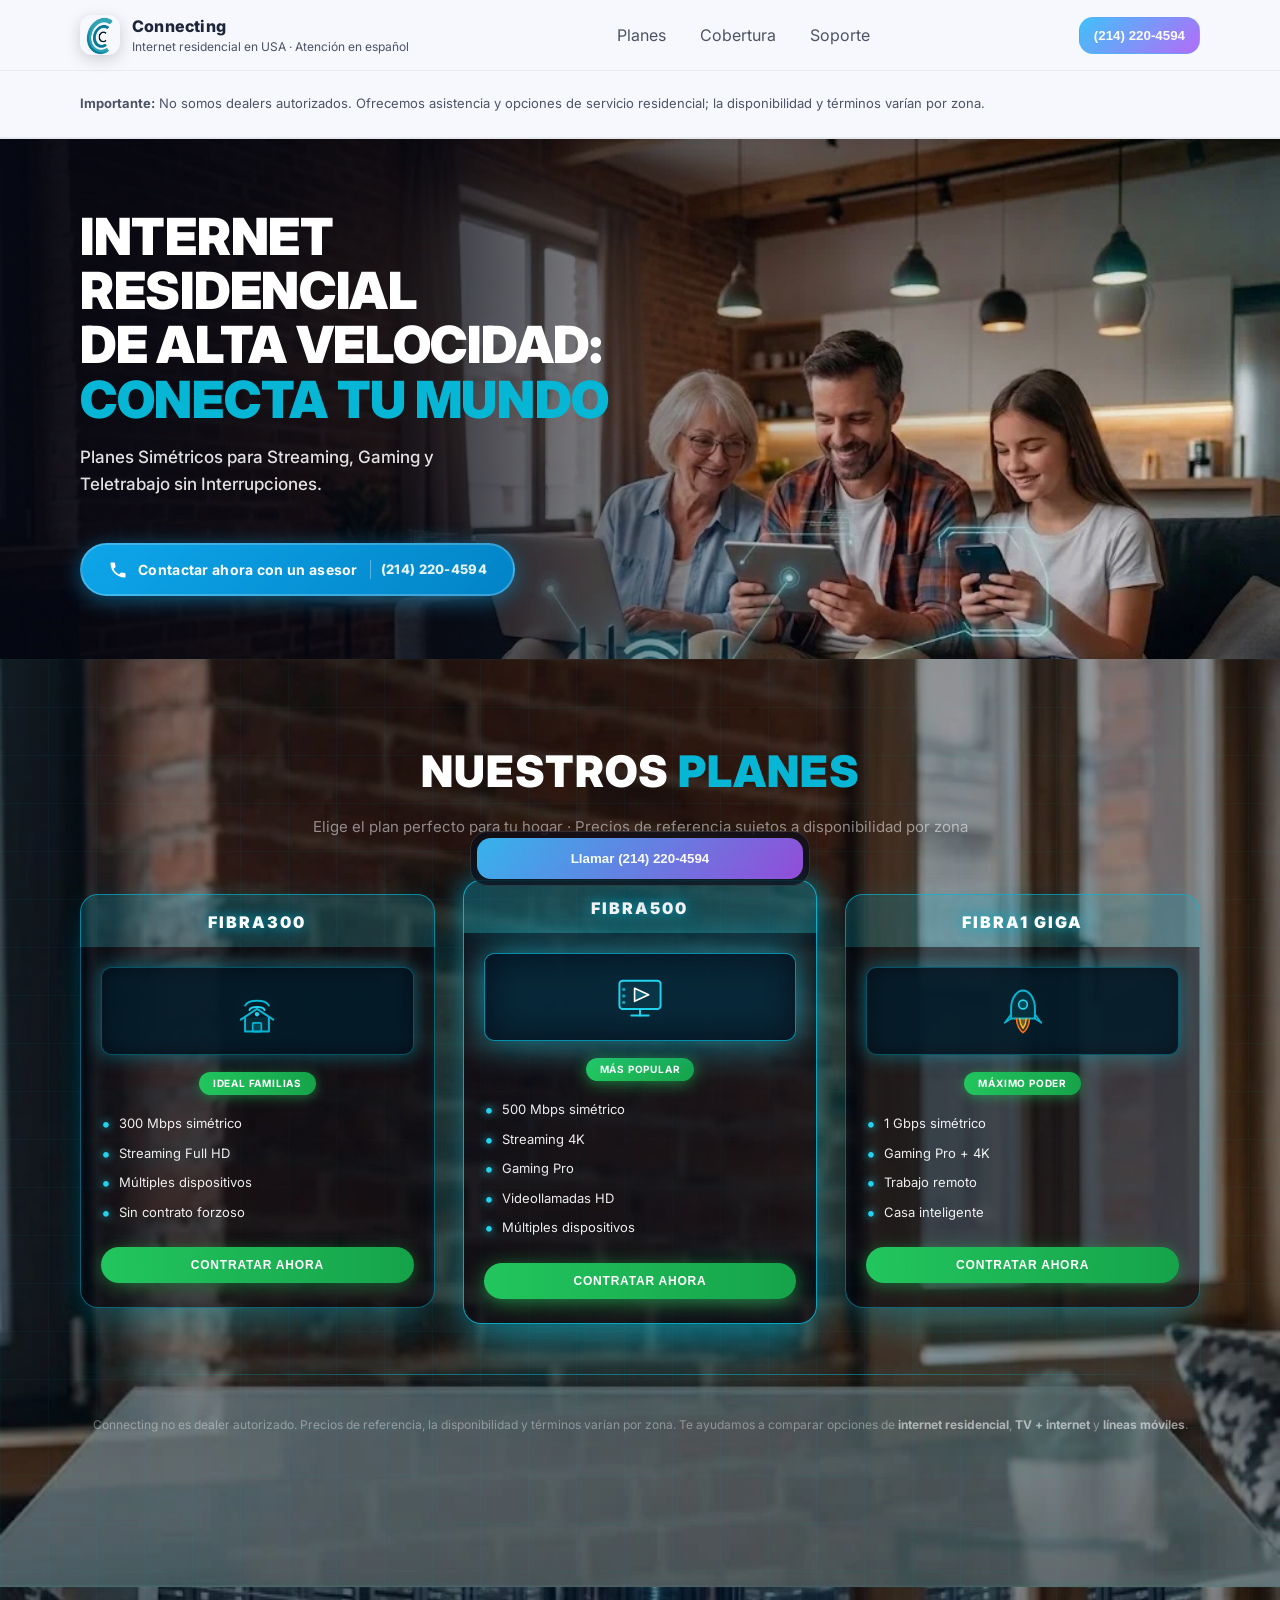
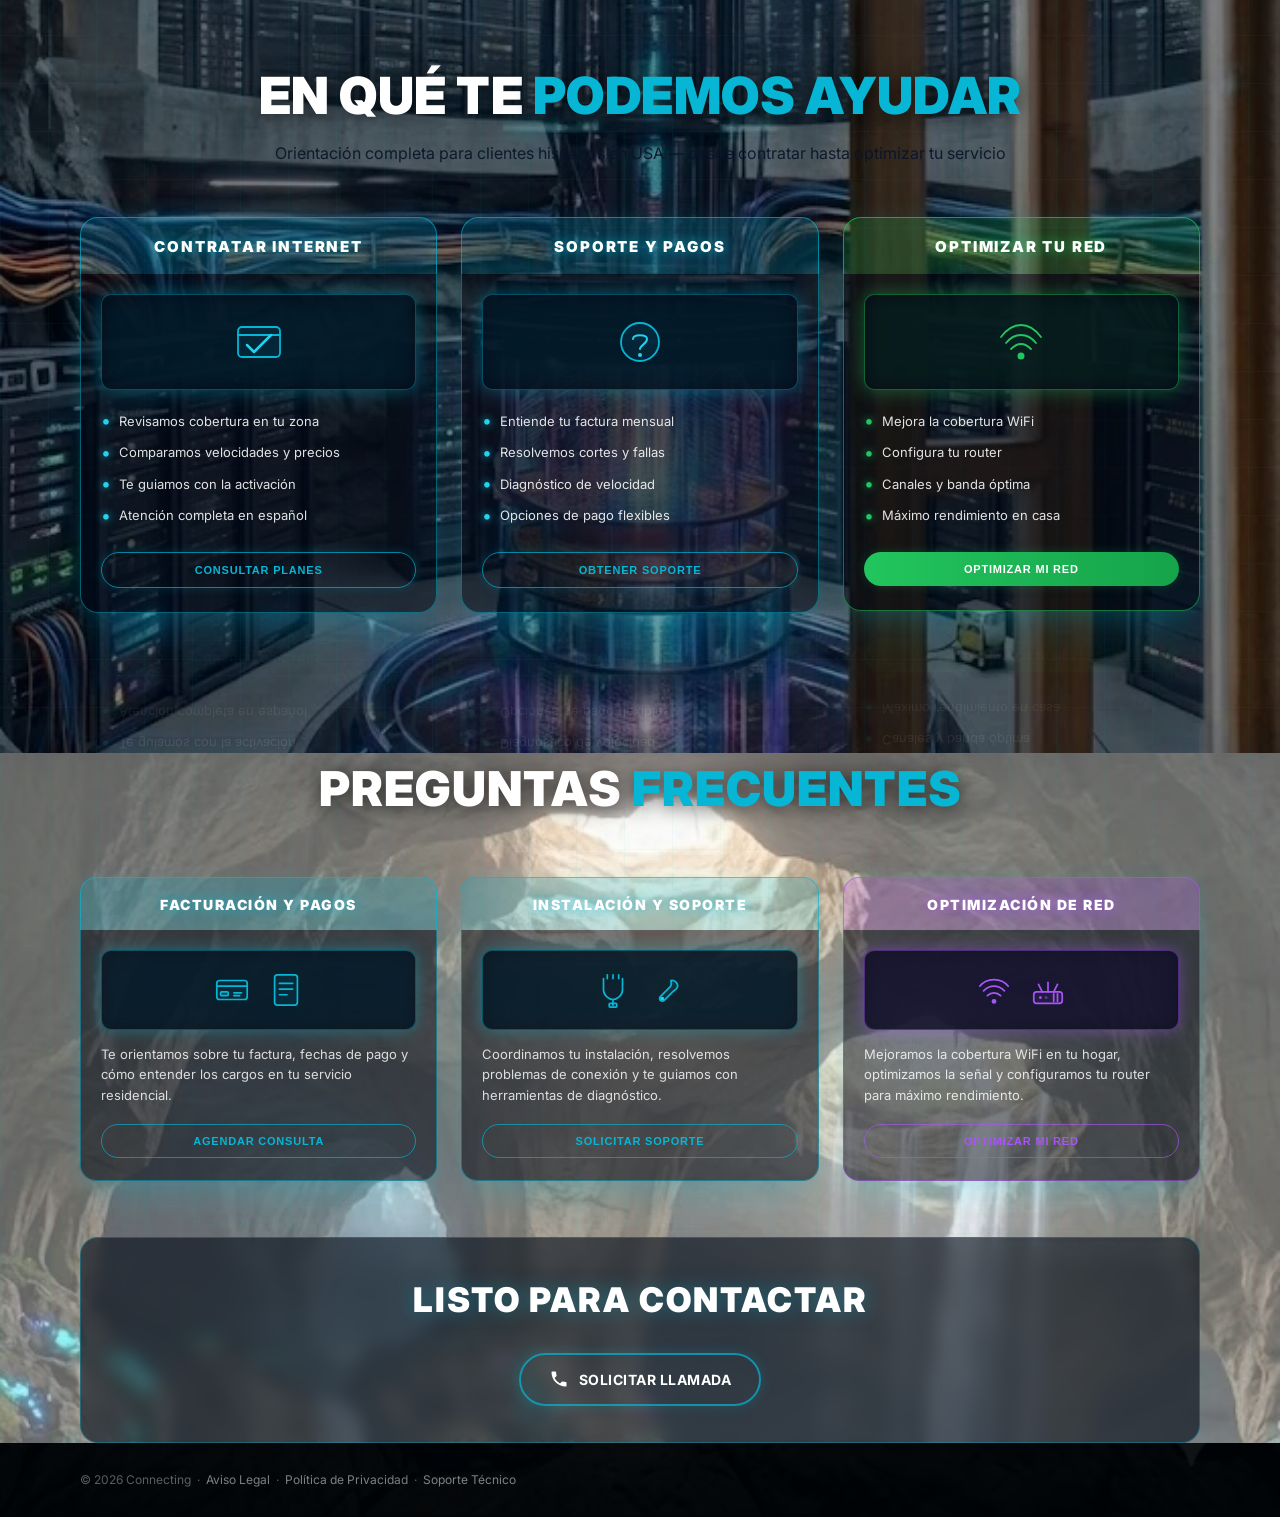
==== index.html @ 1e72c427 "Google Ads compliance: privacidad, robots, sitemap, rendimiento" ====
<!doctype html>
<html lang="es">
  <head>
    <meta charset="UTF-8" />
    <meta name="viewport" content="width=device-width, initial-scale=1" />
    <meta name="theme-color" content="#0b1220" />

    <title>Connecting | Internet residencial en Estados Unidos (Planes y ayuda en español)</title>
    <meta
      name="description"
      content="Connecting: opciones de internet residencial y servicio en español para clientes en USA. Planes de 300 Mbps fibra e internet inalámbrico 90–300 Mbps. Ayuda para contratar, pagar y soporte."
    />

    <link rel="canonical" href="./" />

    <meta property="og:type" content="website" />
    <meta property="og:title" content="Connecting | Internet residencial en USA" />
    <meta
      property="og:description"
      content="Planes de internet residencial (fibra 300 Mbps e inalámbrico 90–300 Mbps). Ayuda en español para contratar, pagar y soporte."
    />
    <meta property="og:locale" content="es_US" />

    <meta name="twitter:card" content="summary" />
    <meta name="twitter:title" content="Connecting | Internet residencial en USA" />
    <meta
      name="twitter:description"
      content="Planes de internet residencial en Estados Unidos. Atención en español." />

    <link rel="preconnect" href="https://fonts.googleapis.com" />
    <link rel="preconnect" href="https://fonts.gstatic.com" crossorigin />
    <link
      href="https://fonts.googleapis.com/css2?family=Inter:wght@400;500;600;700&display=swap&font-display=swap"
      rel="stylesheet"
    />

    <meta property="og:image" content="./images/familia_conectada.webp" />
    <meta name="twitter:image" content="./images/familia_conectada.webp" />

    <link rel="stylesheet" href="./styles.css" />


    <script type="application/ld+json">
      {
        "@context": "https://schema.org",
        "@type": "LocalBusiness",
        "name": "Connecting",
        "areaServed": "US",
        "url": "./",
        "inLanguage": "es",
        "description": "Opciones de internet residencial y servicio en español para clientes en Estados Unidos. Ayuda para contratar, pagar y soporte.",
        "serviceType": [
          "Internet residencial",
          "Internet por fibra",
          "Internet inalámbrico residencial",
          "TV + Internet",
          "Líneas móviles familiares"
        ]
      }   
    </script>
  </head>

  <body>
    <a class="skip-link" href="#contenido">Saltar al contenido</a>

    <header class="site-header-dark">
      <div class="container px-4">
        <div class="header-row">
          <a href="#contenido" class="brand" aria-label="Connecting — inicio">
            <div class="header-logo">
              <img src="./images/Connecting (2).png" alt="Connecting" width="40" height="40">
            </div>
            <div>
              <div class="brand-name">Connecting</div>
              <div class="brand-tagline">Internet residencial en USA · Atención en español</div>
            </div>
          </a>

          <nav class="nav" aria-label="Navegación principal">
            <a href="#planes">Planes</a>
            <a href="#beneficios">Cobertura</a>
            <a href="#preguntas">Soporte</a>
          </nav>

          <div class="header-cta">
            <button class="btn btn-primary" data-action="call" type="button">(214) 220-4594</button>
          </div>
        </div>
      </div>

      <div class="notice">
        <div class="container px-4">
          <p class="notice-inner" role="note">
            <strong>Importante:</strong>
            No somos dealers autorizados. Ofrecemos asistencia y opciones de servicio residencial; la disponibilidad y términos varían por zona.
          </p>
        </div>
      </div>
    </header>

    <main id="contenido">
      <!-- Hero full-width con imagen de fondo -->
      <section class="hero-fullwidth" aria-label="Sección principal">
        <div class="hero-wm-cover" aria-hidden="true"></div>
        <div class="container px-4 relative z-10">
          <div class="hero-text-block">
            <h1 class="hero-title">
              INTERNET RESIDENCIAL<br>
              DE ALTA VELOCIDAD:<br>
              <span class="hero-accent">CONECTA TU MUNDO</span>
            </h1>
            <p class="hero-sub">
              Planes Simétricos para Streaming, Gaming y<br>
              Teletrabajo sin Interrupciones.
            </p>
            <a href="tel:+12142204594" class="btn-contact-hero">
              <svg xmlns="http://www.w3.org/2000/svg" viewBox="0 0 24 24" fill="currentColor" width="20" height="20" aria-hidden="true"><path d="M6.62 10.79a15.05 15.05 0 006.59 6.59l2.2-2.2a1 1 0 011.01-.24c1.12.37 2.33.57 3.58.57a1 1 0 011 1V20a1 1 0 01-1 1C10.61 21 3 13.39 3 4a1 1 0 011-1h3.5a1 1 0 011 1c0 1.25.2 2.46.57 3.58a1 1 0 01-.25 1.01l-2.2 2.2z"/></svg>
              <span>Contactar ahora con un asesor</span>
              <span class="btn-contact-num">(214) 220-4594</span>
            </a>
          </div>
        </div>
      </section>

      <section id="planes" class="planes-section">
        <div class="planes-bg" aria-hidden="true"></div>
        <div class="container px-4 relative z-10">

          <div class="planes-head">
            <h2>Nuestros <span>Planes</span></h2>
            <p>Elige el plan perfecto para tu hogar · Precios de referencia sujetos a disponibilidad por zona</p>
          </div>

          <div class="planes-grid">

            <!-- Plan 1 -->
            <article class="plan-card">
              <div class="plan-card-header">
                <h3 class="plan-name">Fibra<span>300</span></h3>
              </div>
              <div class="plan-card-body">
                <div class="plan-icon" aria-hidden="true">
                  <svg viewBox="0 0 48 48" fill="none" stroke="#06b6d4" stroke-width="1.8" stroke-linecap="round" stroke-linejoin="round" xmlns="http://www.w3.org/2000/svg">
                    <!-- WiFi arcs -->
                    <path d="M13 19 C16 13 32 13 35 19" stroke="#06b6d4" stroke-width="1.8"/>
                    <path d="M17 23 C19 19.5 29 19.5 31 23" stroke="#22d3ee" stroke-width="1.8"/>
                    <circle cx="24" cy="27" r="2" fill="#22d3ee" stroke="none"/>
                    <!-- House -->
                    <path d="M9 32 L24 22 L39 32" stroke="#06b6d4" stroke-width="1.8"/>
                    <path d="M13 30 L13 43 L35 43 L35 30" fill="rgba(6,182,212,0.10)" stroke="#06b6d4" stroke-width="1.8"/>
                    <!-- Door -->
                    <rect x="20" y="35" width="8" height="8" rx="1" fill="rgba(6,182,212,0.20)" stroke="#06b6d4" stroke-width="1.5"/>
                  </svg>
                </div>
                <div class="plan-badge">IDEAL FAMILIAS</div>
                <ul class="plan-features">
                  <li>300 Mbps simétrico</li>
                  <li>Streaming Full HD</li>
                  <li>Múltiples dispositivos</li>
                  <li>Sin contrato forzoso</li>
                </ul>
                <button class="plan-btn" data-action="call" type="button">CONTRATAR AHORA</button>
              </div>
            </article>

            <!-- Plan 2 - Destacado -->
            <article class="plan-card plan-featured">
              <div class="plan-card-header plan-card-header-featured">
                <h3 class="plan-name">Fibra<span>500</span></h3>
              </div>
              <div class="plan-card-body">
                <div class="plan-icon plan-icon-featured" aria-hidden="true">
                  <svg viewBox="0 0 48 48" fill="none" stroke="#22d3ee" stroke-width="1.8" stroke-linecap="round" stroke-linejoin="round" xmlns="http://www.w3.org/2000/svg">
                    <!-- Monitor -->
                    <rect x="5" y="9" width="38" height="26" rx="3" fill="rgba(34,211,238,0.08)" stroke="#22d3ee" stroke-width="1.8"/>
                    <!-- Play button -->
                    <path d="M19 16 L32 22 L19 28 Z" fill="rgba(34,211,238,0.25)" stroke="#fff" stroke-width="1.5" stroke-linejoin="round"/>
                    <!-- Stand -->
                    <line x1="24" y1="35" x2="24" y2="41"/>
                    <line x1="16" y1="41" x2="32" y2="41"/>
                    <!-- Signal dots -->
                    <circle cx="9" cy="17" r="1.5" fill="#22d3ee" stroke="none" opacity="0.7"/>
                    <circle cx="9" cy="23" r="1.5" fill="#22d3ee" stroke="none" opacity="0.7"/>
                    <circle cx="9" cy="29" r="1.5" fill="#22d3ee" stroke="none" opacity="0.7"/>
                  </svg>
                </div>
                <div class="plan-badge plan-badge-featured">MÁS POPULAR</div>
                <ul class="plan-features">
                  <li>500 Mbps simétrico</li>
                  <li>Streaming 4K</li>
                  <li>Gaming Pro</li>
                  <li>Videollamadas HD</li>
                  <li>Múltiples dispositivos</li>
                </ul>
                <button class="plan-btn plan-btn-featured" data-action="call" type="button">CONTRATAR AHORA</button>
              </div>
            </article>

            <!-- Plan 3 -->
            <article class="plan-card">
              <div class="plan-card-header">
                <h3 class="plan-name">Fibra<span>1 Giga</span></h3>
              </div>
              <div class="plan-card-body">
                <div class="plan-icon" aria-hidden="true">
                  <svg viewBox="0 0 48 48" fill="none" stroke="#06b6d4" stroke-width="1.8" stroke-linecap="round" stroke-linejoin="round" xmlns="http://www.w3.org/2000/svg">
                    <!-- Rocket body -->
                    <path d="M24 5 C29 5 35 11 35 22 L35 31 L13 31 L13 22 C13 11 19 5 24 5Z" fill="rgba(6,182,212,0.10)" stroke="#06b6d4" stroke-width="1.8"/>
                    <!-- Porthole -->
                    <circle cx="24" cy="18" r="4" fill="rgba(6,182,212,0.20)" stroke="#22d3ee" stroke-width="1.5"/>
                    <!-- Fins -->
                    <path d="M13 27 L7 35 L13 31" fill="rgba(6,182,212,0.15)" stroke="#06b6d4" stroke-width="1.5"/>
                    <path d="M35 27 L41 35 L35 31" fill="rgba(6,182,212,0.15)" stroke="#06b6d4" stroke-width="1.5"/>
                    <!-- Flame -->
                    <path d="M18 31 C18 37 21 42 24 44 C27 42 30 37 30 31" fill="rgba(251,146,60,0.22)" stroke="#f97316" stroke-width="1.5"/>
                    <path d="M21 31 C21 35 22.5 38 24 40 C25.5 38 27 35 27 31" fill="rgba(251,191,36,0.28)" stroke="#fbbf24" stroke-width="1.2"/>
                  </svg>
                </div>
                <div class="plan-badge">MÁXIMO PODER</div>
                <ul class="plan-features">
                  <li>1 Gbps simétrico</li>
                  <li>Gaming Pro + 4K</li>
                  <li>Trabajo remoto</li>
                  <li>Casa inteligente</li>
                </ul>
                <button class="plan-btn" data-action="call" type="button">CONTRATAR AHORA</button>
              </div>
            </article>

          </div>

          <p class="planes-legal">
            Connecting no es dealer autorizado. Precios de referencia, la disponibilidad y términos varían por zona.
            Te ayudamos a comparar opciones de <strong>internet residencial</strong>, <strong>TV + internet</strong> y <strong>líneas móviles</strong>.
          </p>
        </div>
      </section>

      <section id="beneficios" class="garantias-section">
        <div class="garantias-bg" aria-hidden="true"></div>
        <div class="container px-4 relative z-10">

          <div class="garantias-head">
            <h2>EN QUÉ TE <span>PODEMOS AYUDAR</span></h2>
            <p>Orientación completa para clientes hispanos en USA — desde contratar hasta optimizar tu servicio</p>
          </div>

          <div class="garantias-grid">

            <article class="gtcard">
              <div class="gtcard-header"><span>CONTRATAR INTERNET</span></div>
              <div class="gtcard-body">
                <div class="gtcard-icon" aria-hidden="true">
                  <svg viewBox="0 0 54 54" fill="none" stroke="#06b6d4" stroke-width="1.8" stroke-linecap="round" stroke-linejoin="round">
                    <rect x="6" y="12" width="42" height="30" rx="4" fill="rgba(6,182,212,0.08)"/>
                    <line x1="6" y1="20" x2="48" y2="20"/>
                    <path d="M15 30 L22 37 L39 20" stroke="#22d3ee" stroke-width="2.5"/>
                  </svg>
                </div>
                <ul class="gtcard-list">
                  <li>Revisamos cobertura en tu zona</li>
                  <li>Comparamos velocidades y precios</li>
                  <li>Te guiamos con la activación</li>
                  <li>Atención completa en español</li>
                </ul>
                <button class="gtcard-btn" data-action="call" type="button">CONSULTAR PLANES</button>
              </div>
            </article>

            <article class="gtcard">
              <div class="gtcard-header"><span>SOPORTE Y PAGOS</span></div>
              <div class="gtcard-body">
                <div class="gtcard-icon" aria-hidden="true">
                  <svg viewBox="0 0 54 54" fill="none" stroke="#06b6d4" stroke-width="1.8" stroke-linecap="round" stroke-linejoin="round">
                    <circle cx="27" cy="27" r="19" fill="rgba(6,182,212,0.08)"/>
                    <path d="M20 24 C20 19 34 19 34 24 C34 29 27 30 27 34" stroke="#22d3ee" stroke-width="2"/>
                    <circle cx="27" cy="40" r="2" fill="#22d3ee" stroke="none"/>
                  </svg>
                </div>
                <ul class="gtcard-list">
                  <li>Entiende tu factura mensual</li>
                  <li>Resolvemos cortes y fallas</li>
                  <li>Diagnóstico de velocidad</li>
                  <li>Opciones de pago flexibles</li>
                </ul>
                <button class="gtcard-btn" data-action="call" type="button">OBTENER SOPORTE</button>
              </div>
            </article>

            <article class="gtcard gtcard-green">
              <div class="gtcard-header gtcard-header-green"><span>OPTIMIZAR TU RED</span></div>
              <div class="gtcard-body">
                <div class="gtcard-icon gtcard-icon-green" aria-hidden="true">
                  <svg viewBox="0 0 54 54" fill="none" stroke="#22c55e" stroke-width="1.8" stroke-linecap="round" stroke-linejoin="round">
                    <path d="M7 22 C13 14 20 10 27 10 C34 10 41 14 47 22"/>
                    <path d="M12 28 C16 23 21 20 27 20 C33 20 38 23 42 28"/>
                    <path d="M17 34 C20 31 23 29 27 29 C31 29 34 31 37 34"/>
                    <circle cx="27" cy="41" r="3.5" fill="#22c55e" stroke="none"/>
                  </svg>
                </div>
                <ul class="gtcard-list">
                  <li>Mejora la cobertura WiFi</li>
                  <li>Configura tu router</li>
                  <li>Canales y banda óptima</li>
                  <li>Máximo rendimiento en casa</li>
                </ul>
                <button class="gtcard-btn gtcard-btn-green" data-action="call" type="button">OPTIMIZAR MI RED</button>
              </div>
            </article>

          </div>
        </div>
      </section>

      <section id="preguntas" class="faq-section">
        <div class="faq-bg" aria-hidden="true"></div>
        <div class="container px-4 relative z-10">

          <div class="faq-head">
            <h2>PREGUNTAS <span>FRECUENTES</span></h2>
          </div>

          <div class="faq-cards-grid">

            <article class="faqcard">
              <div class="faqcard-header"><span>FACTURACIÓN Y PAGOS</span></div>
              <div class="faqcard-body">
                <div class="faqcard-icons" aria-hidden="true">
                  <svg viewBox="0 0 40 40" fill="none" stroke="#06b6d4" stroke-width="1.8" stroke-linecap="round" stroke-linejoin="round">
                    <rect x="4" y="10" width="32" height="20" rx="3" fill="rgba(6,182,212,0.08)"/>
                    <line x1="4" y1="16" x2="36" y2="16"/>
                    <rect x="8" y="22" width="8" height="4" rx="1" fill="rgba(6,182,212,0.20)"/>
                    <line x1="22" y1="23" x2="30" y2="23"/><line x1="22" y1="26" x2="28" y2="26"/>
                  </svg>
                  <svg viewBox="0 0 40 40" fill="none" stroke="#06b6d4" stroke-width="1.8" stroke-linecap="round" stroke-linejoin="round">
                    <rect x="8" y="4" width="24" height="32" rx="3" fill="rgba(6,182,212,0.08)"/>
                    <line x1="13" y1="13" x2="27" y2="13"/>
                    <line x1="13" y1="19" x2="27" y2="19"/>
                    <line x1="13" y1="25" x2="21" y2="25"/>
                  </svg>
                </div>
                <p class="faqcard-text">Te orientamos sobre tu factura, fechas de pago y cómo entender los cargos en tu servicio residencial.</p>
                <button class="faqcard-btn" data-action="call" type="button">AGENDAR CONSULTA</button>
              </div>
            </article>

            <article class="faqcard">
              <div class="faqcard-header"><span>INSTALACIÓN Y SOPORTE</span></div>
              <div class="faqcard-body">
                <div class="faqcard-icons" aria-hidden="true">
                  <svg viewBox="0 0 40 40" fill="none" stroke="#06b6d4" stroke-width="1.8" stroke-linecap="round" stroke-linejoin="round">
                    <path d="M10 8 L10 20 C10 26 16 30 20 30 C24 30 30 26 30 20 L30 8"/>
                    <line x1="14" y1="8" x2="14" y2="4"/><line x1="20" y1="8" x2="20" y2="4"/><line x1="26" y1="8" x2="26" y2="4"/>
                    <line x1="20" y1="30" x2="20" y2="36"/>
                    <rect x="16" y="34" width="8" height="4" rx="1" fill="rgba(6,182,212,0.15)"/>
                  </svg>
                  <svg viewBox="0 0 40 40" fill="none" stroke="#06b6d4" stroke-width="1.8" stroke-linecap="round" stroke-linejoin="round">
                    <path d="M24 10 C28 9 32 13 31 17 C30 19 29 20 27 21 L17 31 C16 32 14 32 13 31 C12 30 12 28 13 27 L23 17 C25 15 25 13 24 10Z" fill="rgba(6,182,212,0.10)"/>
                    <circle cx="15" cy="29" r="2" fill="#22d3ee" stroke="none"/>
                  </svg>
                </div>
                <p class="faqcard-text">Coordinamos tu instalación, resolvemos problemas de conexión y te guiamos con herramientas de diagnóstico.</p>
                <button class="faqcard-btn" data-action="call" type="button">SOLICITAR SOPORTE</button>
              </div>
            </article>

            <article class="faqcard faqcard-purple">
              <div class="faqcard-header faqcard-header-purple"><span>OPTIMIZACIÓN DE RED</span></div>
              <div class="faqcard-body">
                <div class="faqcard-icons faqcard-icons-purple" aria-hidden="true">
                  <svg viewBox="0 0 40 40" fill="none" stroke="#a855f7" stroke-width="1.8" stroke-linecap="round" stroke-linejoin="round">
                    <path d="M5 16 C9 11 14 9 20 9 C26 9 31 11 35 16"/>
                    <path d="M9 21 C12 18 16 16 20 16 C24 16 28 18 31 21"/>
                    <path d="M13 26 C15 24 17 23 20 23 C23 23 25 24 27 26"/>
                    <circle cx="20" cy="32" r="2.5" fill="#a855f7" stroke="none"/>
                  </svg>
                  <svg viewBox="0 0 40 40" fill="none" stroke="#a855f7" stroke-width="1.8" stroke-linecap="round" stroke-linejoin="round">
                    <rect x="5" y="22" width="30" height="12" rx="3" fill="rgba(168,85,247,0.08)"/>
                    <circle cx="12" cy="28" r="1.5" fill="#a855f7" stroke="none"/>
                    <circle cx="18" cy="28" r="1.5" fill="#a855f7" stroke="none" opacity="0.5"/>
                    <line x1="26" y1="24" x2="26" y2="32"/><line x1="30" y1="24" x2="30" y2="32"/>
                    <line x1="14" y1="22" x2="10" y2="14"/>
                    <line x1="20" y1="22" x2="20" y2="12"/>
                    <line x1="26" y1="22" x2="30" y2="14"/>
                  </svg>
                </div>
                <p class="faqcard-text">Mejoramos la cobertura WiFi en tu hogar, optimizamos la señal y configuramos tu router para máximo rendimiento.</p>
                <button class="faqcard-btn faqcard-btn-purple" data-action="call" type="button">OPTIMIZAR MI RED</button>
              </div>
            </article>

          </div>

          <div class="faq-cta">
            <h3 class="faq-cta-title">LISTO PARA CONTACTAR</h3>
            <div class="faq-cta-btns">
              <a href="tel:+12142204594" class="faq-btn-call">
                <svg xmlns="http://www.w3.org/2000/svg" viewBox="0 0 24 24" fill="currentColor" width="20" height="20" aria-hidden="true"><path d="M6.62 10.79a15.05 15.05 0 006.59 6.59l2.2-2.2a1 1 0 011.01-.24c1.12.37 2.33.57 3.58.57a1 1 0 011 1V20a1 1 0 01-1 1C10.61 21 3 13.39 3 4a1 1 0 011-1h3.5a1 1 0 011 1c0 1.25.2 2.46.57 3.58a1 1 0 01-.25 1.01l-2.2 2.2z"/></svg>
                SOLICITAR LLAMADA
              </a>
            </div>
          </div>

        </div>
      </section>
    </main>

    <footer class="faq-footer">
      <div class="faq-bg faq-footer-bg" aria-hidden="true"></div>
      <div class="container px-4 relative z-10">
        <div class="faq-footer-inner">
          <div class="faq-footer-copy">
            &copy; <span data-year></span> Connecting &nbsp;&middot;&nbsp;
            <a href="./legal.html">Aviso Legal</a> &nbsp;&middot;&nbsp;
            <a href="./privacy.html">Pol&iacute;tica de Privacidad</a> &nbsp;&middot;&nbsp;
            <a href="#preguntas">Soporte T&eacute;cnico</a>
          </div>
        </div>
      </div>
    </footer>

    <div class="sticky-cta" role="region" aria-label="Acciones rápidas">
      <button class="sticky-btn sticky-btn-primary" data-action="call" type="button">Llamar (214) 220-4594</button>
    </div>

    <script src="./app.js" defer></script>
  </body>
</html>
---- styles.css ----
:root {
  --bg: #f2f4f8;
  --panel: rgba(255, 255, 255, 0.72);
  --panel-2: rgba(255, 255, 255, 0.9);
  --text: rgba(10, 20, 40, 0.92);
  --muted: rgba(10, 20, 40, 0.72);
  --muted-2: rgba(10, 20, 40, 0.6);
  --border: rgba(10, 20, 40, 0.14);
  --shadow: 0 18px 50px rgba(10, 20, 40, 0.12);

  --primary: #0ea5e9;
  --primary-2: #22c55e;
  --accent: #8b5cf6;
  --accent-2: #fb7185;
  --accent-3: #f59e0b;
  --danger: #e11d48;

  --radius: 16px;
  --radius-sm: 12px;
  --container: 1120px;
}

* {
  box-sizing: border-box;
}

html,
body {
  height: 100%;
}

body {
  opacity: 0;
}

body[data-ready="true"] {
  opacity: 1;
  transition: opacity 160ms ease;
}

body {
  margin: 0;
  font-family: Inter, system-ui, -apple-system, Segoe UI, Roboto, Arial, sans-serif;
  color: var(--text);
  background: #f8f9fa;
  line-height: 1.5;
}

[data-toast] {
  position: fixed;
  left: 50%;
  top: 16px;
  transform: translateX(-50%);
  max-width: min(100% - 24px, 680px);
  padding: 12px 14px;
  border-radius: 16px;
  border: 1px solid rgba(10, 20, 40, 0.12);
  background: rgba(255, 255, 255, 0.92);
  color: var(--text);
  box-shadow: var(--shadow);
  z-index: 1000;
}

[data-reveal="pending"] {
  opacity: 0;
  transform: translateY(12px);
}

[data-reveal="in"] {
  opacity: 1;
  transform: translateY(0);
  transition: opacity 520ms ease, transform 520ms ease;
}

a {
  color: inherit;
  text-decoration: none;
}

a:hover {
  text-decoration: underline;
}

.container {
  width: min(100% - 32px, var(--container));
  margin-inline: auto;
}

.skip-link {
  position: absolute;
  left: -9999px;
  top: 12px;
  padding: 10px 12px;
  border-radius: 10px;
  background: rgba(255, 255, 255, 0.06);
  border: 1px solid var(--border);
  color: var(--text);
  z-index: 999;
}

.skip-link:focus {
  left: 12px;
}

.site-header-dark {
  position: sticky;
  top: 0;
  z-index: 50;
  background: rgba(246, 248, 255, 0.78);
  backdrop-filter: blur(12px);
  border-bottom: 1px solid rgba(10, 20, 40, 0.08);
}

.header-row {
  display: flex;
  align-items: center;
  justify-content: space-between;
  gap: 16px;
  padding: 14px 0;
}

.brand {
  display: flex;
  align-items: center;
  gap: 12px;
  min-width: 240px;
}

.header-logo {
  width: 40px;
  height: 40px;
  border-radius: 12px;
  overflow: hidden;
  flex-shrink: 0;
  box-shadow: 0 4px 16px rgba(0,0,0,0.18);
}
.header-logo img { width: 100%; height: 100%; object-fit: contain; display: block; }

.brand-mark {
  width: 42px;
  height: 42px;
  border-radius: 14px;
  display: grid;
  place-items: center;
  font-weight: 800;
  background: linear-gradient(135deg, rgba(14, 165, 233, 0.35), rgba(139, 92, 246, 0.24));
  border: 1px solid rgba(10, 20, 40, 0.12);
  box-shadow: 0 12px 30px rgba(10, 20, 40, 0.14);
}

.brand-name {
  font-weight: 800;
  letter-spacing: 0.2px;
}

.brand-tagline {
  font-size: 12px;
  color: var(--muted);
}

.nav {
  display: none;
  gap: 14px;
  align-items: center;
  color: var(--muted);
}

.nav a {
  padding: 8px 10px;
  border-radius: 10px;
}

.nav a:hover {
  background: rgba(255, 255, 255, 0.06);
  text-decoration: none;
}

.header-cta {
  display: flex;
  gap: 10px;
  align-items: center;
}

.notice {
  border-top: 1px solid rgba(10, 20, 40, 0.06);
  border-bottom: 1px solid rgba(10, 20, 40, 0.06);
}

.notice-inner {
  padding: 10px 0;
  font-size: 13px;
  color: var(--muted);
}

.btn {
  appearance: none;
  border: 1px solid rgba(10, 20, 40, 0.14);
  background: rgba(255, 255, 255, 0.7);
  color: var(--text);
  border-radius: 14px;
  padding: 10px 14px;
  font-weight: 650;
  cursor: pointer;
  transition: transform 0.08s ease, background 0.18s ease, border-color 0.18s ease, box-shadow 0.18s ease;
  user-select: none;
}

.btn:hover {
  background: rgba(255, 255, 255, 0.88);
  border-color: rgba(10, 20, 40, 0.2);
  box-shadow: 0 0 0 3px rgba(14, 165, 233, 0.12);
}

.btn:active {
  transform: translateY(1px);
}

.btn:focus-visible {
  outline: 2px solid rgba(56, 189, 248, 0.35);
  outline-offset: 2px;
}

.btn-primary {
  background: linear-gradient(135deg, rgba(56, 189, 248, 0.95), rgba(168, 85, 247, 0.86));
  color: rgba(255, 255, 255, 0.96);
  border-color: rgba(56, 189, 248, 0.32);
}

.btn-primary:hover {
  background: linear-gradient(135deg, rgba(56, 189, 248, 1), rgba(168, 85, 247, 0.96));
}

.btn-ghost {
  background: rgba(255, 255, 255, 0.55);
}

.btn-full {
  width: 100%;
}

.linklike {
  background: transparent;
  border: none;
  padding: 0;
  color: inherit;
  cursor: pointer;
  font: inherit;
}

.linklike:hover {
  text-decoration: underline;
}

.hero {
  position: relative;
  padding: 42px 0 22px;
}

/* ── Hero full-width ─────────────────────────────────────── */
.hero-fullwidth {
  position: relative;
  min-height: 520px;
  background-image: url('./images/familia_conectada.webp');
  background-size: cover;
  background-position: center 25%;
  display: flex;
  align-items: center;
  padding: 64px 0 56px;
  overflow: hidden;
}

.hero-fullwidth::before {
  content: '';
  position: absolute;
  inset: 0;
  background: linear-gradient(
    to right,
    rgba(5, 7, 18, 0.92) 0%,
    rgba(5, 7, 18, 0.74) 36%,
    rgba(5, 7, 18, 0.22) 60%,
    transparent 100%
  );
  z-index: 1;
}

.hero-wm-cover {
  position: absolute;
  bottom: 0;
  right: 0;
  width: 160px;
  height: 100px;
  background: radial-gradient(ellipse at 95% 95%, rgba(5, 7, 18, 0.60) 0%, transparent 68%);
  z-index: 2;
  pointer-events: none;
}

.hero-text-block {
  position: relative;
  z-index: 2;
  max-width: 540px;
}

.hero-title {
  font-size: clamp(28px, 4vw, 52px);
  font-weight: 900;
  line-height: 1.06;
  letter-spacing: -0.3px;
  color: #ffffff;
  text-transform: uppercase;
  margin: 0;
}

.hero-accent {
  color: #06b6d4;
  display: block;
}

.hero-sub {
  margin-top: 18px;
  color: rgba(255, 255, 255, 0.88);
  font-size: clamp(14px, 1.5vw, 17px);
  font-weight: 500;
  line-height: 1.6;
}

.btn-contact-hero {
  display: inline-flex;
  align-items: center;
  gap: 10px;
  margin-top: 28px;
  padding: 14px 26px;
  background: linear-gradient(135deg, #0ea5e9, #0284c7);
  color: #fff;
  font-weight: 700;
  font-size: 14px;
  letter-spacing: 0.3px;
  border-radius: 50px;
  border: 2px solid rgba(255, 255, 255, 0.22);
  box-shadow: 0 4px 22px rgba(14, 165, 233, 0.48);
  transition: background 0.18s ease, transform 0.1s ease, box-shadow 0.18s ease;
  cursor: pointer;
  text-decoration: none;
}

.btn-contact-hero:hover {
  background: linear-gradient(135deg, #38bdf8, #0ea5e9);
  transform: translateY(-2px);
  box-shadow: 0 8px 30px rgba(14, 165, 233, 0.58);
  text-decoration: none;
}

.btn-contact-hero:active {
  transform: translateY(0);
}

.btn-contact-num {
  font-size: 13px;
  font-weight: 800;
  opacity: 0.9;
  border-left: 1px solid rgba(255, 255, 255, 0.35);
  padding-left: 10px;
  margin-left: 2px;
}

/* ── Sección Planes ──────────────────────────────────────── */
.planes-section {
  position: relative;
  padding: 80px 0 140px;
  background: #03080f;
  overflow: hidden;
}

.planes-bg {
  position: absolute;
  inset: 0;
  background-image: url('./images/fondo_planes.webp');
  background-size: cover;
  background-position: center;
  opacity: 0.60;
}

.planes-section::before {
  content: '';
  position: absolute;
  inset: 0;
  background-image:
    linear-gradient(rgba(6, 182, 212, 0.045) 1px, transparent 1px),
    linear-gradient(90deg, rgba(6, 182, 212, 0.045) 1px, transparent 1px);
  background-size: 48px 48px;
  z-index: 1;
}

.planes-head {
  text-align: center;
  margin-bottom: 56px;
  position: relative;
  z-index: 2;
}

.planes-head h2 {
  color: #fff;
  font-size: clamp(28px, 3.4vw, 44px);
  font-weight: 900;
  text-transform: uppercase;
  letter-spacing: 1px;
  margin: 0;
}

.planes-head h2 span { color: #06b6d4; }

.planes-head p {
  color: rgba(255, 255, 255, 0.50);
  margin-top: 12px;
  font-size: 15px;
}

.planes-grid {
  display: grid;
  grid-template-columns: repeat(3, 1fr);
  gap: 28px;
  align-items: start;
  position: relative;
  z-index: 2;
}

@media (max-width: 860px) {
  .planes-grid {
    grid-template-columns: 1fr;
    max-width: 380px;
    margin-inline: auto;
  }
  .plan-featured { transform: none !important; }
}

/* Tarjeta base — vidrio holográfico */
.plan-card {
  border-radius: 18px;
  overflow: visible;
  position: relative;
  transition: transform 0.24s ease;
  /* Reflejo simulado: glow descendente que sugiere superficie de vidrio */
  box-shadow:
    0 0 24px rgba(6, 182, 212, 0.10),
    0 28px 40px -12px rgba(6, 182, 212, 0.28),
    0 48px 60px -20px rgba(6, 182, 212, 0.10);
}

.plan-card:hover {
  transform: translateY(-6px);
  box-shadow:
    0 0 30px rgba(6, 182, 212, 0.15),
    0 32px 48px -12px rgba(6, 182, 212, 0.35),
    0 56px 70px -20px rgba(6, 182, 212, 0.12);
}

.plan-featured {
  transform: translateY(-14px);
  box-shadow:
    0 0 40px rgba(6, 182, 212, 0.22),
    0 32px 50px -10px rgba(6, 182, 212, 0.40),
    0 56px 80px -18px rgba(6, 182, 212, 0.16);
}
.plan-featured:hover { transform: translateY(-20px); }

/* Header */
.plan-card-header {
  background: rgba(6, 182, 212, 0.22);
  border: 1.5px solid rgba(6, 182, 212, 0.65);
  border-bottom: none;
  border-radius: 18px 18px 0 0;
  padding: 15px 20px 13px;
  text-align: center;
}

.plan-card-header-featured {
  background: rgba(6, 182, 212, 0.35);
  border-color: rgba(6, 182, 212, 1);
  box-shadow: 0 0 24px rgba(6, 182, 212, 0.55);
}

.plan-name {
  color: #fff;
  font-size: 16px;
  font-weight: 900;
  letter-spacing: 2px;
  text-transform: uppercase;
  margin: 0;
  text-shadow: 0 0 12px rgba(6, 182, 212, 0.90), 0 0 30px rgba(6, 182, 212, 0.50);
}

/* Cuerpo — fondo estático sin backdrop-filter para evitar artefactos con el reflejo */
.plan-card-body {
  background: rgba(3, 10, 22, 0.52);
  border: 1.5px solid rgba(6, 182, 212, 0.50);
  border-top: none;
  border-radius: 0 0 18px 18px;
  padding: 20px 20px 24px;
  text-align: center;
}

.plan-featured .plan-card-body {
  background: rgba(3, 14, 28, 0.55);
  border-color: rgba(6, 182, 212, 0.90);
  box-shadow: 0 0 40px rgba(6, 182, 212, 0.20);
}

/* Marco rectangular del ícono — opaco para bloquear reflejo de cards adyacentes */
.plan-icon {
  width: 100%;
  height: 88px;
  margin: 0 0 14px;
  display: flex;
  align-items: center;
  justify-content: center;
  border: 1.5px solid rgba(6, 182, 212, 0.40);
  border-radius: 10px;
  background: rgba(3, 10, 22, 0.80);
  filter: drop-shadow(0 0 10px rgba(6, 182, 212, 0.60));
}

.plan-icon svg { width: 52px; height: 52px; }

.plan-icon-featured {
  border-color: rgba(6, 182, 212, 0.75);
  background: rgba(3, 14, 30, 0.82);
  filter: drop-shadow(0 0 18px rgba(34, 211, 238, 0.85));
}

/* Badge */
.plan-badge {
  display: inline-block;
  background: linear-gradient(90deg, #22c55e, #16a34a);
  color: #fff;
  font-size: 10px;
  font-weight: 700;
  letter-spacing: 0.8px;
  padding: 4px 14px;
  border-radius: 50px;
  margin-bottom: 14px;
  text-transform: uppercase;
  box-shadow: 0 2px 12px rgba(34, 197, 94, 0.50);
}

.plan-badge-featured {
  box-shadow: 0 2px 16px rgba(34, 197, 94, 0.65);
}

/* Features */
.plan-features {
  list-style: none;
  padding: 0;
  margin: 0 0 20px;
  text-align: left;
}

.plan-features li {
  color: rgba(255, 255, 255, 0.92);
  font-size: 13px;
  padding: 5px 0;
  display: flex;
  align-items: center;
  gap: 8px;
}

.plan-features li::before {
  content: '•';
  color: #22d3ee;
  font-size: 18px;
  line-height: 1;
  flex-shrink: 0;
  text-shadow: 0 0 8px rgba(34, 211, 238, 1);
}

/* Botón */
.plan-btn {
  width: 100%;
  padding: 11px 18px;
  background: linear-gradient(90deg, #22c55e, #16a34a);
  color: #fff;
  font-weight: 700;
  font-size: 12px;
  letter-spacing: 0.8px;
  text-transform: uppercase;
  border: none;
  border-radius: 50px;
  cursor: pointer;
  box-shadow: 0 3px 16px rgba(34, 197, 94, 0.45);
  transition: all 0.18s ease;
}

.plan-btn:hover {
  background: linear-gradient(90deg, #16a34a, #15803d);
  transform: translateY(-2px);
  box-shadow: 0 6px 24px rgba(34, 197, 94, 0.60);
}

.plan-btn:active { transform: translateY(0); }

.plan-btn-featured {
  box-shadow: 0 4px 20px rgba(34, 197, 94, 0.60);
}

/* Legal */
/* Línea de mesa de vidrio bajo las cards */
.planes-grid::after {
  content: '';
  grid-column: 1 / -1;
  height: 1px;
  background: linear-gradient(90deg, transparent 0%, rgba(6, 182, 212, 0.55) 30%, rgba(6, 182, 212, 0.55) 70%, transparent 100%);
  margin-top: 8px;
  box-shadow: 0 0 20px 4px rgba(6, 182, 212, 0.18);
}

.planes-legal {
  text-align: center;
  color: rgba(255, 255, 255, 0.38);
  font-size: 12px;
  margin-top: 40px;
  position: relative;
  z-index: 2;
  line-height: 1.7;
}

.planes-legal strong { color: rgba(255, 255, 255, 0.55); }

.hero-grid {
  display: grid;
  gap: 18px;
  position: relative;
  z-index: 1;
}

.hero-3d {
  position: absolute;
  inset: -20px 0 auto 0;
  height: 520px;
  z-index: 0;
  pointer-events: none;
  filter: saturate(1.1) contrast(1.05);
}

.hero-3d canvas {
  width: 100% !important;
  height: 100% !important;
  display: block;
}

.hero-3d[data-3d="on"] {
  mix-blend-mode: multiply;
  opacity: 0.95;
}

.hero-3d[data-3d="off"] {
  opacity: 0.35;
}

.hero-3d {
  display: none;
}

.hero-copy h1 {
  margin: 0 0 12px;
  font-size: clamp(28px, 4.2vw, 44px);
  line-height: 1.08;
  letter-spacing: -0.5px;
}

.lead {
  margin: 0;
  color: var(--muted);
  font-size: 16px;
}

.glass-card {
  border: 1px solid rgba(10, 20, 40, 0.12);
  background:
    radial-gradient(700px 260px at 20% 0%, rgba(14, 165, 233, 0.12), transparent 55%),
    radial-gradient(520px 240px at 90% 20%, rgba(139, 92, 246, 0.1), transparent 55%),
    rgba(255, 255, 255, 0.72);
  border-radius: var(--radius);
  backdrop-filter: blur(14px);
  box-shadow: 0 20px 60px rgba(10, 20, 40, 0.14);
}

.glass-panel {
  border: 1px solid rgba(10, 20, 40, 0.14);
  background: rgba(255, 255, 255, 0.78);
  border-radius: var(--radius);
  backdrop-filter: blur(14px);
}

.glow-hover {
  position: relative;
  transition: transform 0.18s ease, border-color 0.18s ease, box-shadow 0.18s ease;
}

.glow-hover:hover {
  transform: translateY(-2px);
  border-color: rgba(14, 165, 233, 0.28);
  box-shadow: 0 22px 70px rgba(10, 20, 40, 0.18), 0 0 0 1px rgba(139, 92, 246, 0.14);
}

.glow-hover::after {
  content: "";
  position: absolute;
  inset: -1px;
  border-radius: inherit;
  pointer-events: none;
  opacity: 0;
  transition: opacity 0.18s ease;
  background: radial-gradient(900px 260px at 20% 0%, rgba(56, 189, 248, 0.24), transparent 60%),
    radial-gradient(900px 260px at 90% 20%, rgba(168, 85, 247, 0.22), transparent 60%);
  filter: blur(18px);
}

.glow-hover:hover::after {
  opacity: 1;
}

.slider {
  width: 100%;
  margin-top: 10px;
  accent-color: #38bdf8;
  background: transparent;
}

.slider::-webkit-slider-runnable-track {
  height: 6px;
  border-radius: 999px;
  background: linear-gradient(90deg, rgba(56, 189, 248, 0.85), rgba(168, 85, 247, 0.85));
  opacity: 0.7;
}

.slider::-webkit-slider-thumb {
  -webkit-appearance: none;
  appearance: none;
  width: 18px;
  height: 18px;
  border-radius: 999px;
  background: rgba(255, 255, 255, 0.92);
  border: 1px solid rgba(255, 255, 255, 0.22);
  box-shadow: 0 10px 22px rgba(0, 0, 0, 0.38);
  margin-top: -6px;
}

.slider::-moz-range-track {
  height: 6px;
  border-radius: 999px;
  background: linear-gradient(90deg, rgba(56, 189, 248, 0.85), rgba(168, 85, 247, 0.85));
  opacity: 0.7;
}

.slider::-moz-range-thumb {
  width: 18px;
  height: 18px;
  border-radius: 999px;
  background: rgba(255, 255, 255, 0.92);
  border: 1px solid rgba(255, 255, 255, 0.22);
  box-shadow: 0 10px 22px rgba(0, 0, 0, 0.38);
}

.section-dark {
  padding: 38px 0;
}

.hero-actions {
  display: flex;
  flex-wrap: wrap;
  gap: 12px;
  margin-top: 18px;
}

.trust {
  display: grid;
  grid-template-columns: repeat(3, minmax(0, 1fr));
  gap: 12px;
  margin-top: 18px;
}

.trust-item {
  border: 1px solid rgba(10, 20, 40, 0.12);
  background: rgba(255, 255, 255, 0.62);
  border-radius: var(--radius);
  padding: 12px;
}

.trust-title {
  font-size: 12px;
  color: var(--muted-2);
}

.trust-value {
  font-weight: 750;
}

.hero-card {
  border: 1px solid rgba(10, 20, 40, 0.12);
  background:
    radial-gradient(700px 260px at 20% 0%, rgba(14, 165, 233, 0.18), transparent 55%),
    radial-gradient(520px 240px at 90% 20%, rgba(139, 92, 246, 0.16), transparent 55%),
    rgba(255, 255, 255, 0.68);
  border-radius: var(--radius);
  padding: 18px;
  box-shadow: var(--shadow);
}

.hero-card-header {
  margin-bottom: 12px;
}

.hero-card-title {
  font-weight: 800;
  letter-spacing: -0.2px;
}

.hero-card-subtitle {
  font-size: 13px;
  color: var(--muted);
}

.usage {
  display: grid;
  gap: 10px;
}

.usage-row {
  display: flex;
  justify-content: space-between;
  gap: 14px;
  padding: 10px 12px;
  border-radius: 14px;
  background: rgba(255, 255, 255, 0.62);
  border: 1px solid rgba(10, 20, 40, 0.08);
}

.usage-label {
  color: var(--muted);
  font-size: 13px;
}

.usage-value {
  font-weight: 650;
  font-size: 13px;
}

.divider {
  height: 1px;
  background: rgba(10, 20, 40, 0.12);
  margin: 14px 0;
}

.small {
  font-size: 12px;
}

.muted {
  color: var(--muted);
}

.section {
  padding: 36px 0;
}

.section-alt {
  background: rgba(255, 255, 255, 0.03);
  border-top: 1px solid rgba(255, 255, 255, 0.06);
  border-bottom: 1px solid rgba(255, 255, 255, 0.06);
}

.section-head {
  margin-bottom: 18px;
}

.section-head h2 {
  margin: 0;
  font-size: 28px;
  letter-spacing: -0.3px;
}

.section-subtitle {
  margin: 8px 0 0;
  color: var(--muted);
}

.plans {
  display: grid;
  gap: 14px;
}

.plan {
  border: 1px solid rgba(10, 20, 40, 0.12);
  background: rgba(255, 255, 255, 0.7);
  border-radius: var(--radius);
  padding: 16px;
}

.plan-top {
  display: flex;
  align-items: flex-end;
  justify-content: space-between;
  gap: 12px;
}

.plan h3 {
  margin: 0;
  font-size: 18px;
  letter-spacing: -0.2px;
}

.price {
  font-weight: 900;
  font-size: 22px;
  white-space: nowrap;
}

.price span {
  color: rgba(255, 255, 255, 0.96);
  background: linear-gradient(135deg, rgba(14, 165, 233, 0.92), rgba(245, 158, 11, 0.82));
  border-radius: 999px;
  padding: 3px 8px;
  margin-left: 6px;
  font-size: 12px;
  font-weight: 850;
}

.plan-list {
  margin: 12px 0 0;
  padding-left: 18px;
  color: var(--muted);
}

.plan-note {
  margin-top: 12px;
  font-size: 13px;
  color: var(--muted);
  background: rgba(255, 255, 255, 0.58);
  border: 1px solid rgba(10, 20, 40, 0.08);
  padding: 12px;
  border-radius: var(--radius-sm);
}

.plan-actions {
  display: flex;
  flex-wrap: wrap;
  gap: 10px;
  margin-top: 12px;
}

.plan-compact .plan-top {
  align-items: center;
}

.plan-wide {
  background:
    radial-gradient(820px 300px at 15% 0%, rgba(245, 158, 11, 0.16), transparent 58%),
    radial-gradient(820px 300px at 85% 20%, rgba(139, 92, 246, 0.16), transparent 58%),
    rgba(255, 255, 255, 0.72);
}

.disclaimer {
  margin-top: 14px;
  border: 1px solid rgba(255, 255, 255, 0.12);
  background: rgba(255, 255, 255, 0.03);
  border-radius: var(--radius);
  padding: 12px;
  color: var(--muted);
}

.features {
  display: grid;
  gap: 12px;
}

.feature {
  border: 1px solid rgba(10, 20, 40, 0.12);
  background: rgba(255, 255, 255, 0.72);
  border-radius: var(--radius);
  padding: 16px;
}

.feature h3 {
  margin: 0 0 8px;
}

.feature p {
  margin: 0;
  color: rgba(10, 20, 40, 0.72);
}

.faq {
  display: grid;
  gap: 10px;
}

.faq-item {
  border: 1px solid rgba(10, 20, 40, 0.12);
  background: rgba(255, 255, 255, 0.72);
  border-radius: var(--radius);
  overflow: hidden;
}

.faq-q {
  width: 100%;
  text-align: left;
  padding: 14px 14px;
  cursor: pointer;
  background: transparent;
  border: none;
  color: var(--text);
  font: inherit;
  font-weight: 750;
}

.faq-q:focus-visible {
  outline: 2px solid rgba(94, 234, 212, 0.55);
  outline-offset: -2px;
}

.faq-a {
  padding: 0 14px 14px;
  color: rgba(10, 20, 40, 0.72);
}

.cta-panel {
  margin-top: 18px;
  display: flex;
  flex-wrap: wrap;
  align-items: center;
  justify-content: space-between;
  gap: 12px;
  border: 1px solid rgba(255, 255, 255, 0.12);
  background: linear-gradient(135deg, rgba(56, 189, 248, 0.1), rgba(168, 85, 247, 0.08));
  border-radius: var(--radius);
  padding: 14px;
}

.cta-text h3 {
  margin: 0;
}

.cta-text p {
  margin: 6px 0 0;
}

.cta-actions {
  display: flex;
  gap: 10px;
}

.site-footer-dark {
  border-top: 1px solid rgba(10, 20, 40, 0.08);
  background: rgba(246, 248, 255, 0.7);
  backdrop-filter: blur(10px);
}

.footer-inner {
  display: flex;
  align-items: flex-start;
  justify-content: space-between;
  gap: 16px;
}

.footer-brand {
  font-weight: 850;
}

.footer-links {
  display: flex;
  flex-wrap: wrap;
  gap: 10px 14px;
  align-items: center;
  justify-content: flex-end;
  color: var(--muted);
}

.footer-bottom {
  margin-top: 12px;
}

.sticky-cta {
  position: fixed;
  left: 50%;
  bottom: 14px;
  transform: translateX(-50%);
  width: min(100% - 22px, 340px);
  display: flex;
  padding: 6px;
  border-radius: 18px;
  background: rgba(7, 10, 24, 0.65);
  backdrop-filter: blur(14px);
  border: 1px solid rgba(255, 255, 255, 0.12);
  box-shadow: var(--shadow);
}

.sticky-btn {
  flex: 1;
  border-radius: 14px;
  padding: 13px 16px;
  border: none;
  background: rgba(255, 255, 255, 0.06);
  color: var(--text);
  font-weight: 850;
  cursor: pointer;
}

.sticky-btn-primary {
  background: linear-gradient(135deg, rgba(56, 189, 248, 0.95), rgba(168, 85, 247, 0.86));
  color: rgba(255, 255, 255, 0.96);
  border-color: rgba(56, 189, 248, 0.32);
}

.sticky-btn:focus-visible {
  outline: 2px solid rgba(14, 165, 233, 0.35);
  outline-offset: 2px;
}

@media (min-width: 900px) {
  .nav {
    display: flex;
  }

  .hero {
    padding: 56px 0 26px;
  }

  .hero-grid {
    grid-template-columns: 1.25fr 0.75fr;
    align-items: start;
  }

  .plans {
    grid-template-columns: repeat(2, minmax(0, 1fr));
  }

  .plan-wide {
    grid-column: span 2;
  }

  .features {
    grid-template-columns: repeat(2, minmax(0, 1fr));
  }
}

@media (prefers-reduced-motion: reduce) {
  * {
    scroll-behavior: auto !important;
    transition: none !important;
    animation: none !important;
  }

  body {
    opacity: 1;
  }

  [data-reveal="pending"],
  [data-reveal="in"] {
    opacity: 1;
    transform: none;
  }
}

/* Flotación imagen hero */
@keyframes floatUpDown {
  0%, 100% { transform: translateY(0px); }
  50%       { transform: translateY(-22px); }
}

/* Animaciones Spline responsivas */
.spline-hero-container {
  height: 280px;
  margin-top: 1.5rem;
}

.spline-planes-container {
  height: 320px;
  margin-bottom: 1.5rem;
}

@media (min-width: 1024px) {
  .spline-hero-container {
    height: 520px;
    margin-top: 0;
  }
}

@media (min-width: 1280px) {
  .spline-planes-container {
    height: 800px;
    margin-bottom: 0;
  }
}

/* Reco bar: fondo sólido en móvil para legibilidad */
@media (max-width: 1023px) {
  [data-reco] {
    background: #ffffff !important;
    color: #0a1428;
  }
  [data-reco] .text-slate-600,
  [data-reco] .text-slate-500,
  [data-reco] .text-slate-900 {
    color: inherit;
  }
}

/* ── Sección Garantías ───────────────────────────────────── */
.garantias-section {
  position: relative;
  padding: 80px 0 140px;
  background: #03080f;
  overflow: hidden;
}

.garantias-bg {
  position: absolute;
  inset: 0;
  background-image: url('./images/tercera_seccion.webp');
  background-size: cover;
  background-position: center;
  opacity: 0.58;
}

.garantias-section::before {
  content: '';
  position: absolute;
  inset: 0;
  background-image:
    linear-gradient(rgba(6, 182, 212, 0.04) 1px, transparent 1px),
    linear-gradient(90deg, rgba(6, 182, 212, 0.04) 1px, transparent 1px);
  background-size: 48px 48px;
  z-index: 1;
}

.garantias-head {
  text-align: center;
  margin-bottom: 52px;
  position: relative;
  z-index: 2;
}

.garantias-head h2 {
  color: #fff;
  font-size: clamp(30px, 4vw, 52px);
  font-weight: 900;
  text-transform: uppercase;
  letter-spacing: 0.5px;
  line-height: 1.12;
  margin: 0;
  text-shadow: 0 2px 20px rgba(0,0,0,0.6);
}

.garantias-head h2 span { color: #06b6d4; }

.garantias-grid {
  display: grid;
  grid-template-columns: repeat(3, 1fr);
  gap: 24px;
  position: relative;
  z-index: 2;
  align-items: start;
}

@media (max-width: 860px) {
  .garantias-grid {
    grid-template-columns: 1fr;
    max-width: 380px;
    margin-inline: auto;
  }
}

/* ── Tarjeta garantía ── */
.gtcard {
  border-radius: 18px;
  overflow: visible;
  position: relative;
  box-shadow:
    0 0 22px rgba(6, 182, 212, 0.10),
    0 24px 40px -10px rgba(6, 182, 212, 0.24);
  transition: transform 0.22s ease, box-shadow 0.22s ease;
}

.gtcard:hover {
  transform: translateY(-6px);
  box-shadow:
    0 0 30px rgba(6, 182, 212, 0.16),
    0 32px 50px -10px rgba(6, 182, 212, 0.34);
}

/* Solo escritorio: reflejo */
@media (min-width: 861px) {
  .gtcard {
    -webkit-box-reflect: below 2px
      linear-gradient(transparent 35%, rgba(6,182,212,0.12) 60%, rgba(6,182,212,0.06) 80%, transparent);
  }
  .gtcard-green {
    -webkit-box-reflect: below 2px
      linear-gradient(transparent 35%, rgba(34,197,94,0.10) 60%, rgba(34,197,94,0.05) 80%, transparent);
  }
}

.gtcard-header {
  background: rgba(6, 182, 212, 0.20);
  border: 1.5px solid rgba(6, 182, 212, 0.65);
  border-bottom: none;
  border-radius: 18px 18px 0 0;
  padding: 16px 20px;
  text-align: center;
}

.gtcard-header span {
  color: #fff;
  font-size: 15px;
  font-weight: 900;
  letter-spacing: 1.8px;
  text-transform: uppercase;
  text-shadow: 0 0 12px rgba(6,182,212,0.80);
  line-height: 1.4;
}

.gtcard-header-green {
  background: rgba(34, 197, 94, 0.20);
  border-color: rgba(34, 197, 94, 0.70);
}

.gtcard-header-green span {
  text-shadow: 0 0 12px rgba(34,197,94,0.80);
}

.gtcard-body {
  background: rgba(3, 10, 22, 0.50);
  border: 1.5px solid rgba(6, 182, 212, 0.48);
  border-top: none;
  border-radius: 0 0 18px 18px;
  padding: 20px 20px 24px;
  text-align: center;
}

.gtcard-green .gtcard-body {
  border-color: rgba(34, 197, 94, 0.55);
}

/* Marco del ícono */
.gtcard-icon {
  width: 100%;
  height: 96px;
  margin: 0 0 16px;
  display: flex;
  align-items: center;
  justify-content: center;
  border: 1.5px solid rgba(6, 182, 212, 0.38);
  border-radius: 10px;
  background: rgba(3, 10, 22, 0.78);
  filter: drop-shadow(0 0 10px rgba(6,182,212,0.55));
}

.gtcard-icon svg { width: 54px; height: 54px; }

.gtcard-icon-green {
  border-color: rgba(34, 197, 94, 0.45);
  filter: drop-shadow(0 0 10px rgba(34,197,94,0.55));
}

/* Lista */
.gtcard-list {
  list-style: none;
  padding: 0;
  margin: 0 0 20px;
  text-align: left;
}

.gtcard-list li {
  color: rgba(255,255,255,0.88);
  font-size: 13px;
  padding: 6px 0;
  display: flex;
  align-items: center;
  gap: 8px;
}

.gtcard-list li::before {
  content: '•';
  color: #22d3ee;
  font-size: 18px;
  line-height: 1;
  flex-shrink: 0;
  text-shadow: 0 0 8px rgba(34,211,238,1);
}

.gtcard-green .gtcard-list li::before {
  color: #22c55e;
  text-shadow: 0 0 8px rgba(34,197,94,0.9);
}

/* Botón */
.gtcard-btn {
  width: 100%;
  padding: 11px 14px;
  background: transparent;
  color: #06b6d4;
  font-weight: 700;
  font-size: 11px;
  letter-spacing: 0.8px;
  text-transform: uppercase;
  border: 1.5px solid rgba(6,182,212,0.70);
  border-radius: 50px;
  cursor: pointer;
  box-shadow: 0 0 12px rgba(6,182,212,0.20);
  transition: all 0.18s ease;
}

.gtcard-btn:hover {
  background: rgba(6,182,212,0.12);
  border-color: #06b6d4;
  box-shadow: 0 0 22px rgba(6,182,212,0.40);
  transform: translateY(-1px);
}

.gtcard-btn-green {
  color: #22c55e;
  border-color: rgba(34,197,94,0.70);
  box-shadow: 0 0 12px rgba(34,197,94,0.20);
  background: linear-gradient(90deg, #22c55e, #16a34a);
  color: #fff;
  border: none;
}

.gtcard-btn-green:hover {
  background: linear-gradient(90deg, #16a34a, #15803d);
  box-shadow: 0 4px 22px rgba(34,197,94,0.50);
}
}

/* ── Sección FAQ ─────────────────────────────────────────── */
.faq-section {
  position: relative;
  padding: 80px 0 120px;
  background: #020608;
  overflow: hidden;
}

.faq-bg {
  position: absolute;
  inset: 0;
  background-image: url('./images/cuarta_seccion.webp');
  background-size: cover;
  background-position: center top;
  opacity: 0.60;
}

.faq-section::before {
  content: '';
  position: absolute;
  inset: 0;
  background-image:
    linear-gradient(rgba(6,182,212,0.04) 1px, transparent 1px),
    linear-gradient(90deg, rgba(6,182,212,0.04) 1px, transparent 1px);
  background-size: 48px 48px;
  z-index: 1;
}

.faq-head {
  text-align: center;
  margin-bottom: 52px;
  position: relative;
  z-index: 2;
}

.faq-head h2 {
  color: #fff;
  font-size: clamp(28px, 3.8vw, 48px);
  font-weight: 900;
  text-transform: uppercase;
  letter-spacing: 1px;
  margin: 0;
  text-shadow: 0 2px 20px rgba(0,0,0,0.7);
}

.faq-head h2 span { color: #06b6d4; }

.faq-cards-grid {
  display: grid;
  grid-template-columns: repeat(3, 1fr);
  gap: 24px;
  position: relative;
  z-index: 2;
  margin-bottom: 56px;
}

@media (max-width: 860px) {
  .faq-cards-grid { grid-template-columns: 1fr; max-width: 380px; margin-inline: auto; margin-bottom: 40px; }
}

/* Tarjeta FAQ */
.faqcard {
  border-radius: 16px;
  overflow: visible;
  box-shadow: 0 0 20px rgba(6,182,212,0.10), 0 22px 36px -10px rgba(6,182,212,0.22);
  transition: transform 0.22s ease;
}
.faqcard:hover { transform: translateY(-5px); }

@media (min-width: 861px) {
  .faqcard {
    -webkit-box-reflect: below 2px linear-gradient(transparent 38%, rgba(6,182,212,0.12) 62%, rgba(6,182,212,0.05) 80%, transparent);
  }
  .faqcard-purple {
    -webkit-box-reflect: below 2px linear-gradient(transparent 38%, rgba(168,85,247,0.12) 62%, rgba(168,85,247,0.05) 80%, transparent);
  }
}

.faqcard-header {
  background: rgba(6,182,212,0.22);
  border: 1.5px solid rgba(6,182,212,0.65);
  border-bottom: none;
  border-radius: 16px 16px 0 0;
  padding: 14px 18px;
  text-align: center;
}
.faqcard-header span {
  color: #fff;
  font-size: 14px;
  font-weight: 900;
  letter-spacing: 1.5px;
  text-transform: uppercase;
  text-shadow: 0 0 12px rgba(6,182,212,0.80);
}
.faqcard-header-purple {
  background: rgba(168,85,247,0.22);
  border-color: rgba(168,85,247,0.65);
}
.faqcard-header-purple span { text-shadow: 0 0 12px rgba(168,85,247,0.80); }

.faqcard-body {
  background: rgba(3,10,22,0.52);
  border: 1.5px solid rgba(6,182,212,0.45);
  border-top: none;
  border-radius: 0 0 16px 16px;
  padding: 20px 20px 22px;
  text-align: center;
}
.faqcard-purple .faqcard-body { border-color: rgba(168,85,247,0.50); }

/* Marco íconos dobles */
.faqcard-icons {
  width: 100%;
  height: 80px;
  margin: 0 0 14px;
  display: flex;
  align-items: center;
  justify-content: center;
  gap: 16px;
  border: 1.5px solid rgba(6,182,212,0.38);
  border-radius: 10px;
  background: rgba(3,10,22,0.78);
  filter: drop-shadow(0 0 8px rgba(6,182,212,0.50));
}
.faqcard-icons svg { width: 38px; height: 38px; }
.faqcard-icons-purple {
  border-color: rgba(168,85,247,0.42);
  filter: drop-shadow(0 0 8px rgba(168,85,247,0.55));
}

.faqcard-text {
  color: rgba(255,255,255,0.82);
  font-size: 13px;
  line-height: 1.6;
  margin: 0 0 18px;
  text-align: left;
}

.faqcard-btn {
  width: 100%;
  padding: 10px 14px;
  background: transparent;
  color: #06b6d4;
  font-weight: 700;
  font-size: 11px;
  letter-spacing: 0.8px;
  text-transform: uppercase;
  border: 1.5px solid rgba(6,182,212,0.65);
  border-radius: 50px;
  cursor: pointer;
  transition: all 0.18s ease;
}
.faqcard-btn:hover { background: rgba(6,182,212,0.12); border-color: #06b6d4; transform: translateY(-1px); }
.faqcard-btn-purple { color: #a855f7; border-color: rgba(168,85,247,0.65); }
.faqcard-btn-purple:hover { background: rgba(168,85,247,0.12); border-color: #a855f7; }

/* CTA final */
.faq-cta {
  position: relative;
  z-index: 2;
  text-align: center;
  background: rgba(3,10,22,0.60);
  border: 1.5px solid rgba(6,182,212,0.35);
  border-radius: 18px;
  padding: 36px 24px;
  backdrop-filter: blur(8px);
}

.faq-cta-title {
  color: #fff;
  font-size: clamp(22px, 3vw, 34px);
  font-weight: 900;
  letter-spacing: 2px;
  text-transform: uppercase;
  margin: 0 0 28px;
  text-shadow: 0 0 20px rgba(6,182,212,0.40);
}

.faq-cta-btns {
  display: flex;
  gap: 16px;
  justify-content: center;
  flex-wrap: wrap;
}

.faq-btn-wa {
  display: inline-flex;
  align-items: center;
  gap: 10px;
  padding: 14px 28px;
  background: linear-gradient(90deg, #22c55e, #16a34a);
  color: #fff;
  font-weight: 700;
  font-size: 14px;
  letter-spacing: 0.5px;
  border-radius: 50px;
  text-decoration: none;
  border: 2px solid rgba(255,255,255,0.20);
  box-shadow: 0 4px 20px rgba(34,197,94,0.45);
  transition: all 0.18s ease;
}
.faq-btn-wa:hover { background: linear-gradient(90deg,#16a34a,#15803d); transform: translateY(-2px); text-decoration: none; }

.faq-btn-call {
  display: inline-flex;
  align-items: center;
  gap: 10px;
  padding: 14px 28px;
  background: transparent;
  color: #fff;
  font-weight: 700;
  font-size: 14px;
  letter-spacing: 0.5px;
  border-radius: 50px;
  text-decoration: none;
  border: 2px solid rgba(6,182,212,0.70);
  box-shadow: 0 0 14px rgba(6,182,212,0.20);
  transition: all 0.18s ease;
}
.faq-btn-call:hover { background: rgba(6,182,212,0.12); border-color: #06b6d4; transform: translateY(-2px); text-decoration: none; }

/* Footer */
.faq-footer {
  position: relative;
  background: #010407;
  overflow: hidden;
  padding: 28px 0;
}
.faq-footer-bg {
  background-image: url('./images/cuarta_seccion.webp');
  background-size: cover;
  background-position: center bottom;
  opacity: 0.12 !important;
}

.faq-footer-inner {
  display: flex;
  align-items: center;
  justify-content: space-between;
  gap: 16px;
  flex-wrap: wrap;
}

.faq-footer-social {
  display: flex;
  gap: 12px;
  align-items: center;
}

.faq-social-icon {
  color: rgba(255,255,255,0.55);
  display: flex;
  align-items: center;
  padding: 6px;
  border-radius: 8px;
  transition: color 0.18s ease, background 0.18s ease;
}
.faq-social-icon:hover { color: #06b6d4; background: rgba(6,182,212,0.10); }

.faq-footer-copy {
  color: rgba(255,255,255,0.40);
  font-size: 12px;
}
.faq-footer-copy a { color: rgba(255,255,255,0.55); text-decoration: none; }
.faq-footer-copy a:hover { color: #06b6d4; }
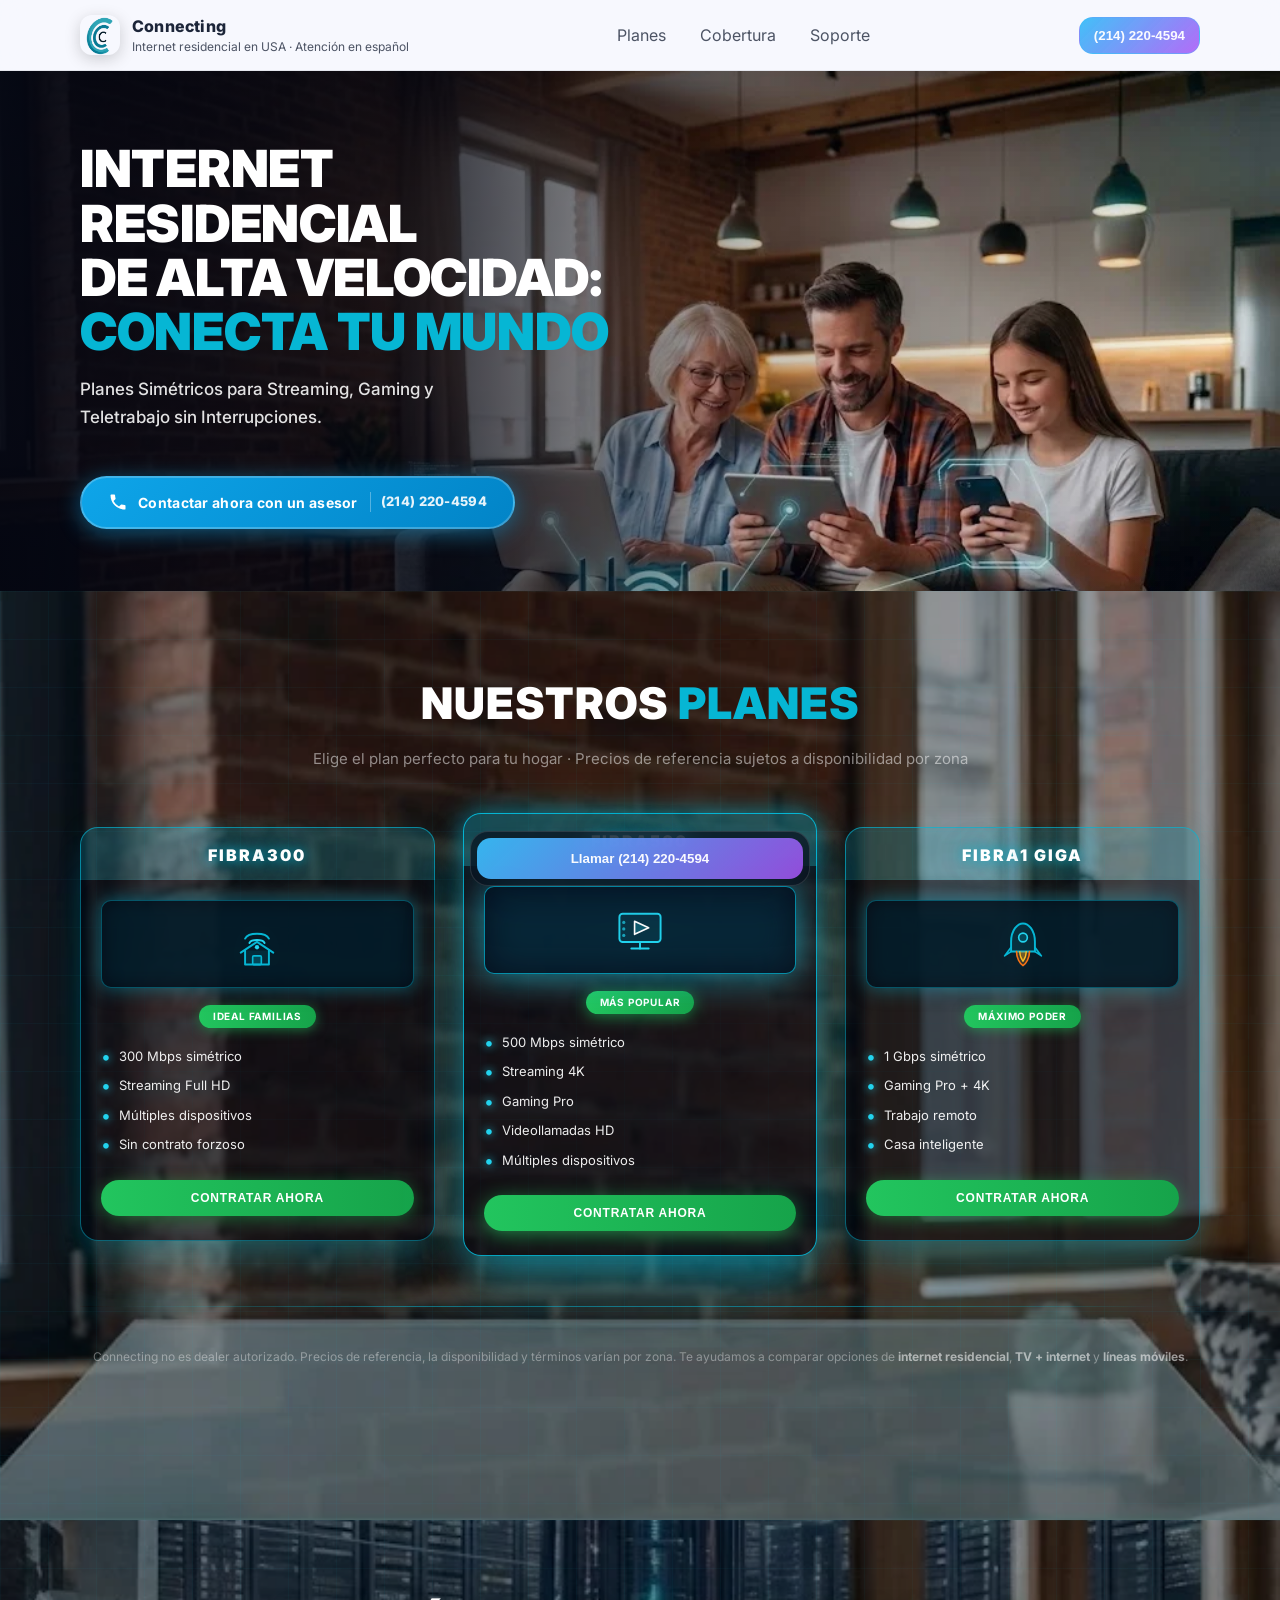
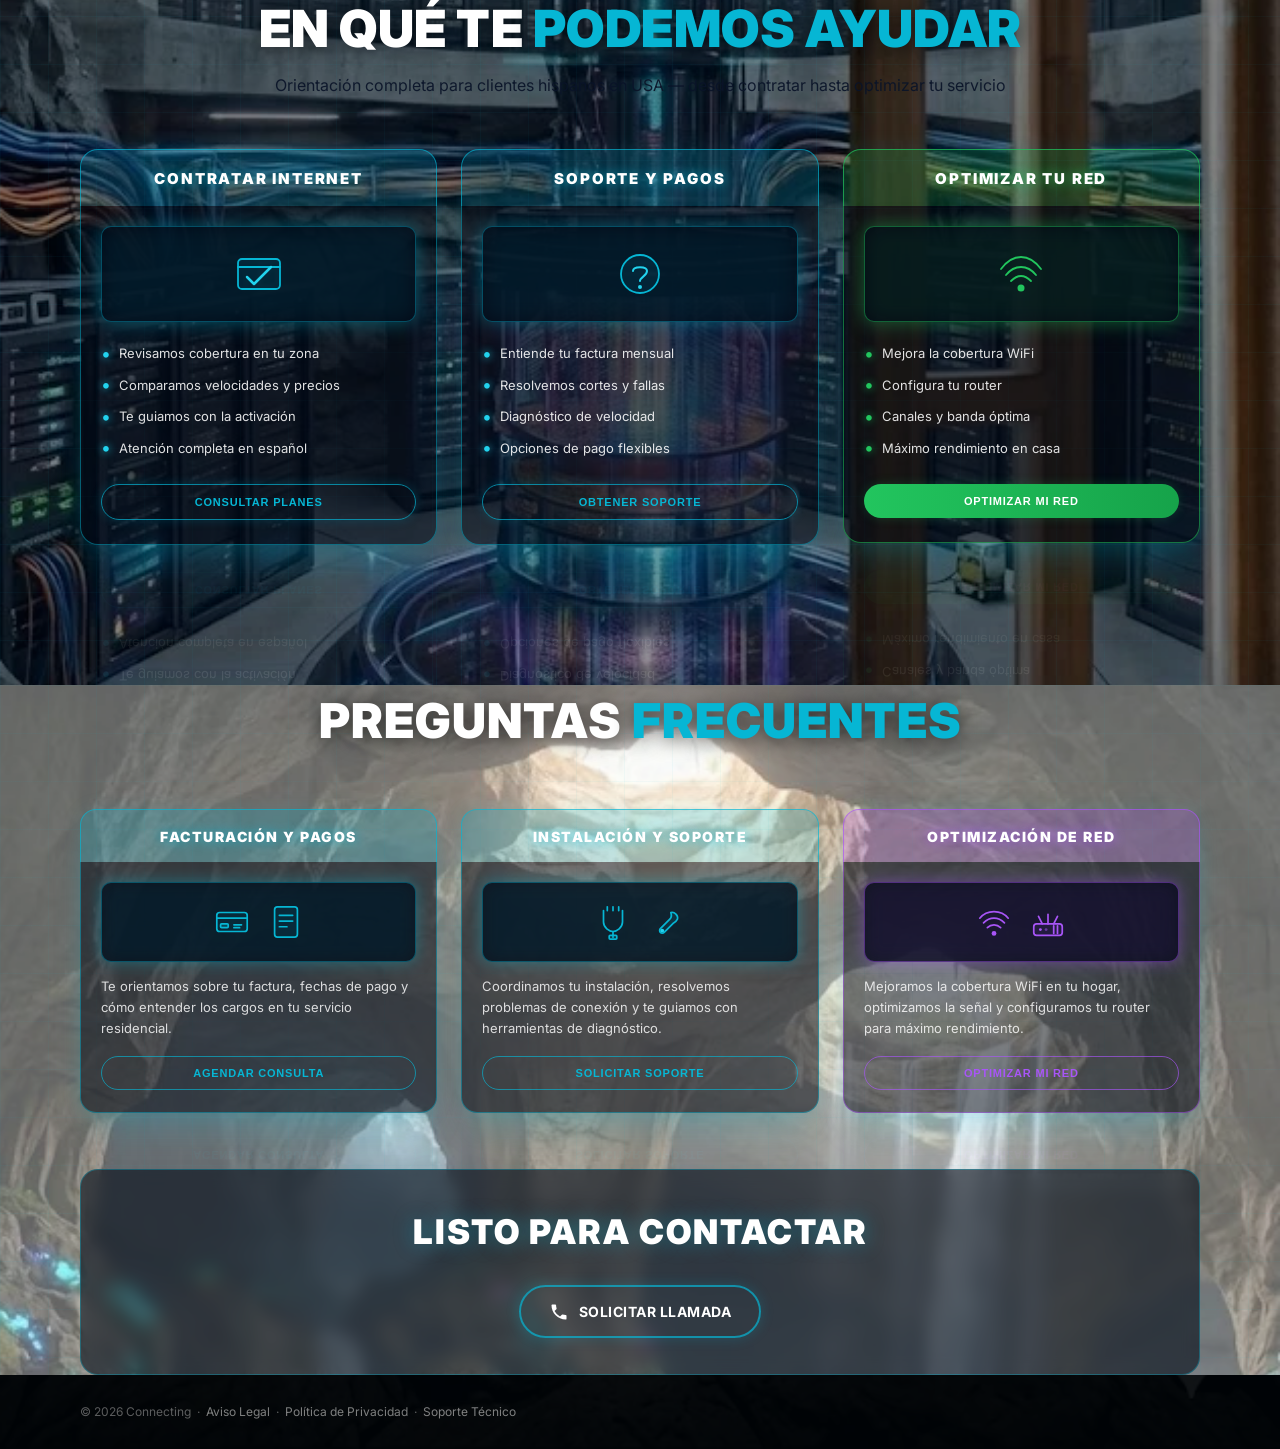
==== commit 58b5253f: "Eliminar barra de aviso del header" ====
--- a/index.html
+++ b/index.html
@@ -88,14 +88,6 @@
         </div>
       </div>
 
-      <div class="notice">
-        <div class="container px-4">
-          <p class="notice-inner" role="note">
-            <strong>Importante:</strong>
-            No somos dealers autorizados. Ofrecemos asistencia y opciones de servicio residencial; la disponibilidad y términos varían por zona.
-          </p>
-        </div>
-      </div>
     </header>
 
     <main id="contenido">
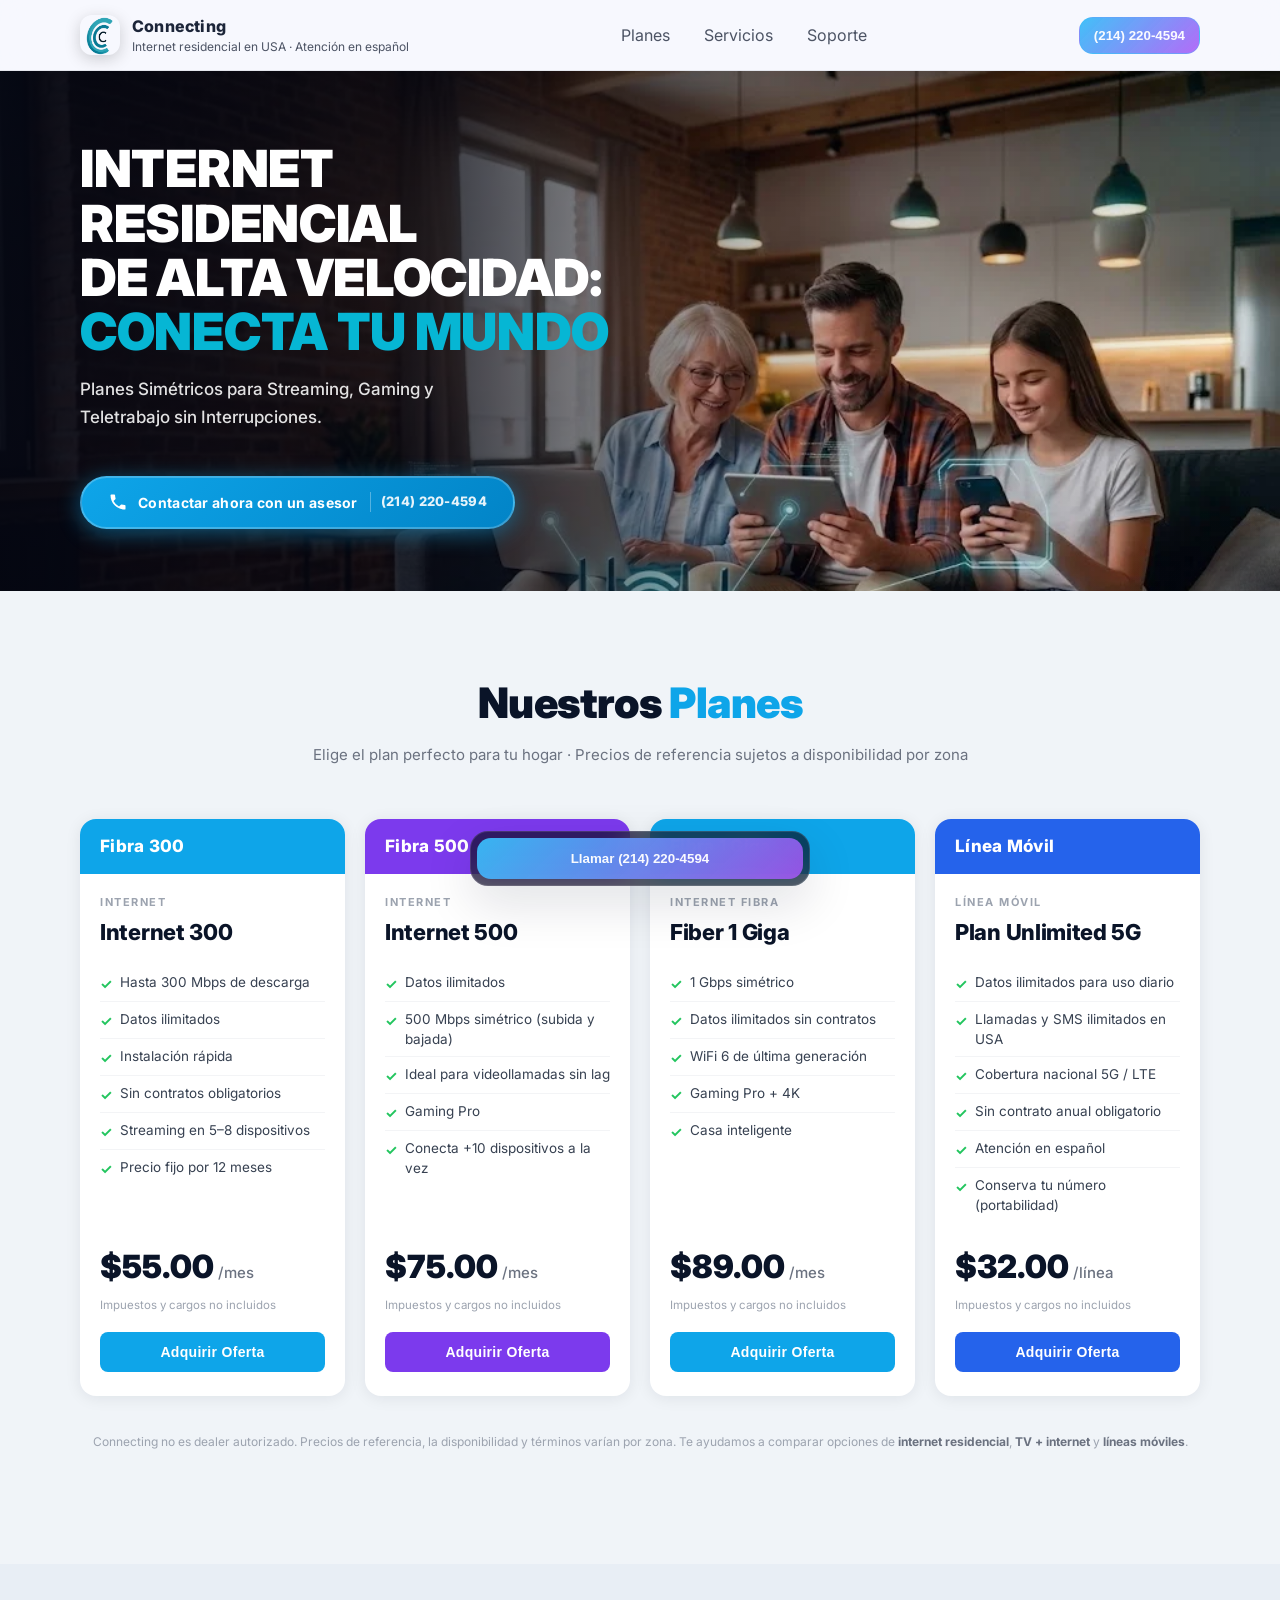
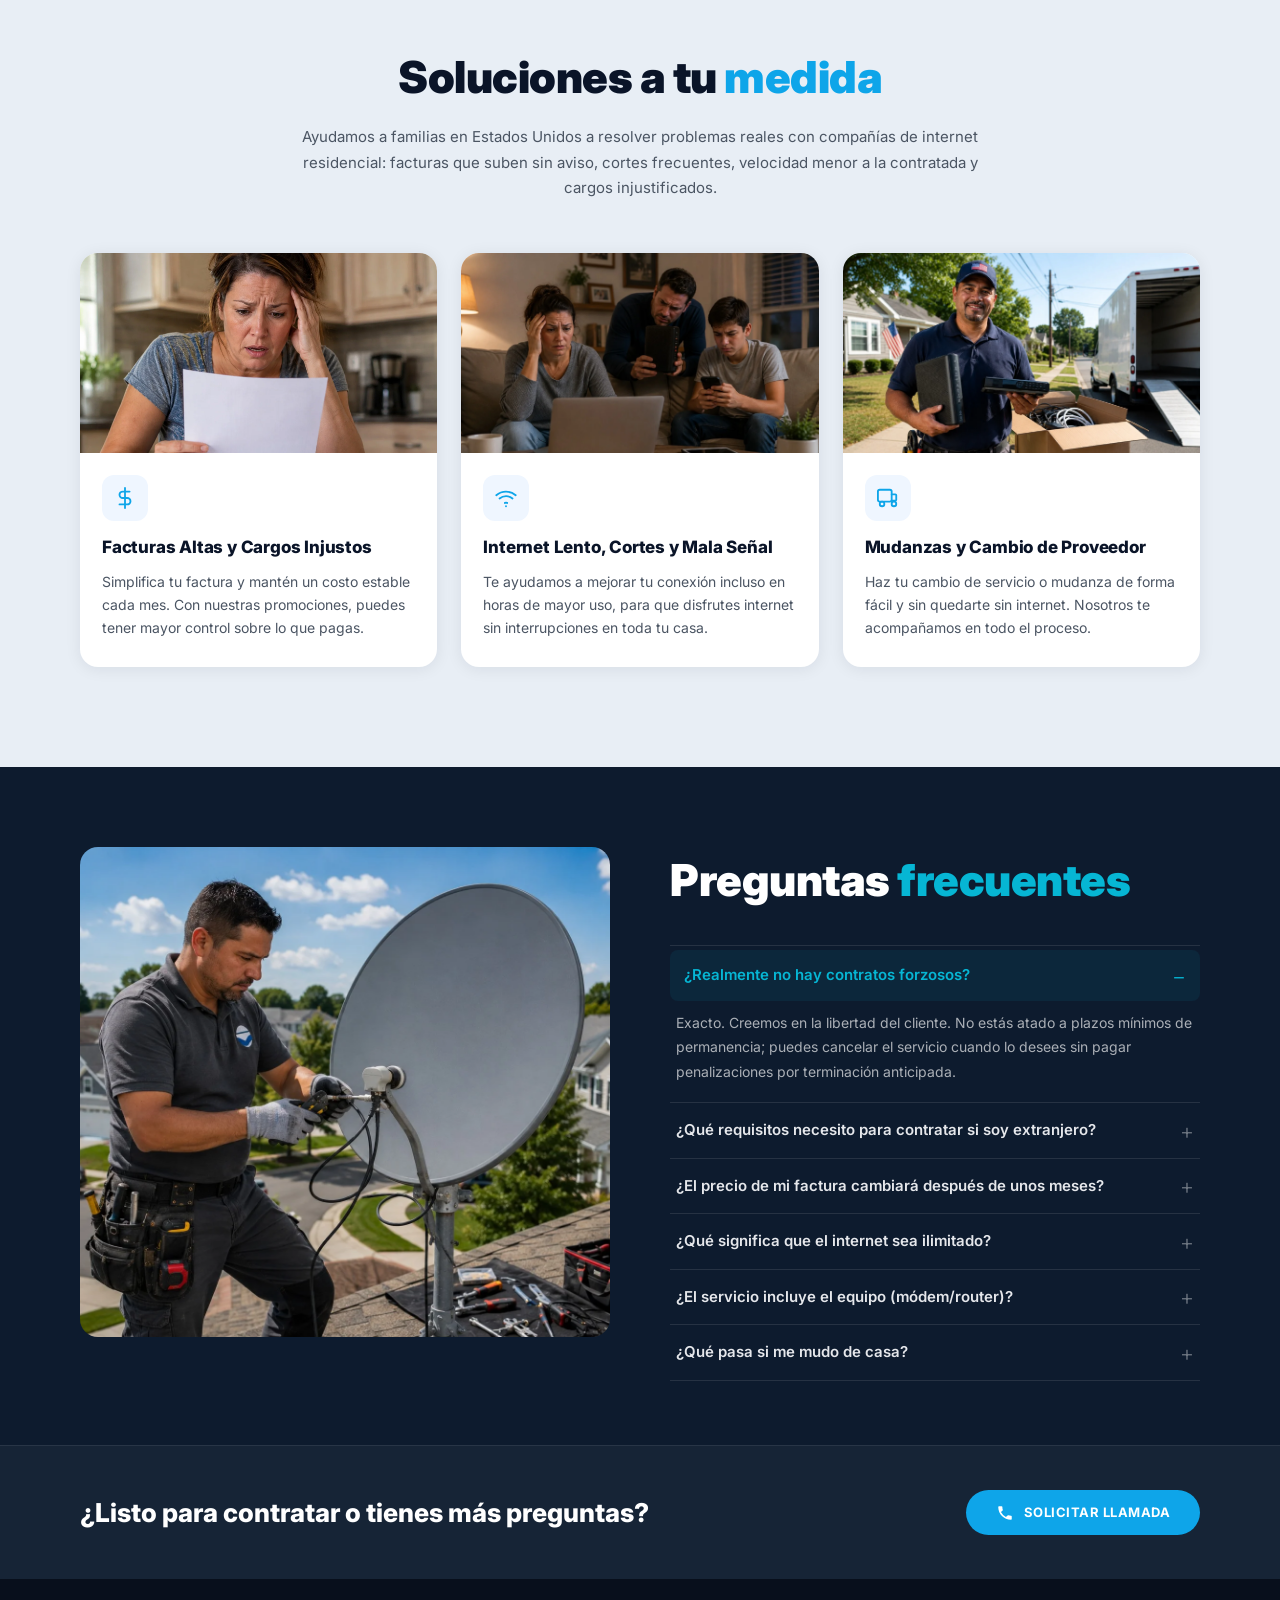
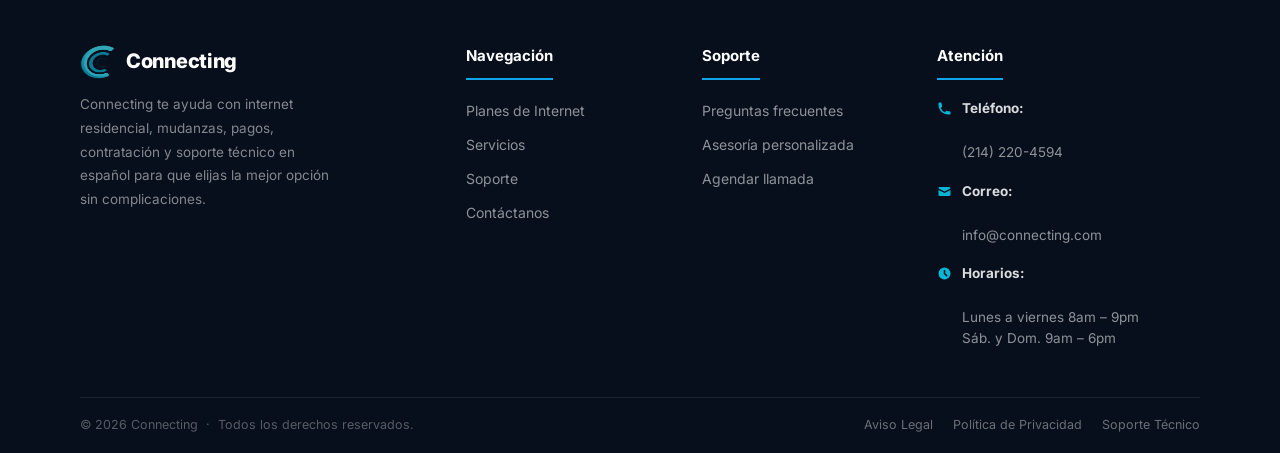
==== commit 6c69900a: "Rediseño completo de la página: planes, soluciones, FAQ y footer - Sección Planes: 4 tarjetas limpia" ====
--- a/index.html
+++ b/index.html
@@ -4,6 +4,9 @@
     <meta charset="UTF-8" />
     <meta name="viewport" content="width=device-width, initial-scale=1" />
     <meta name="theme-color" content="#0b1220" />
+
+    <link rel="icon" type="image/png" href="./images/favicon.png" />
+    <link rel="apple-touch-icon" href="./images/favicon.png" />
 
     <title>Connecting | Internet residencial en Estados Unidos (Planes y ayuda en español)</title>
     <meta
@@ -38,7 +41,6 @@
     <meta name="twitter:image" content="./images/familia_conectada.webp" />
 
     <link rel="stylesheet" href="./styles.css" />
-
 
     <script type="application/ld+json">
       {
@@ -56,7 +58,7 @@
           "TV + Internet",
           "Líneas móviles familiares"
         ]
-      }   
+      }
     </script>
   </head>
 
@@ -78,7 +80,7 @@
 
           <nav class="nav" aria-label="Navegación principal">
             <a href="#planes">Planes</a>
-            <a href="#beneficios">Cobertura</a>
+            <a href="#beneficios">Servicios</a>
             <a href="#preguntas">Soporte</a>
           </nav>
 
@@ -87,11 +89,11 @@
           </div>
         </div>
       </div>
-
     </header>
 
     <main id="contenido">
-      <!-- Hero full-width con imagen de fondo -->
+
+      <!-- ── Hero ──────────────────────────────────── -->
       <section class="hero-fullwidth" aria-label="Sección principal">
         <div class="hero-wm-cover" aria-hidden="true"></div>
         <div class="container px-4 relative z-10">
@@ -114,189 +116,163 @@
         </div>
       </section>
 
-      <section id="planes" class="planes-section">
-        <div class="planes-bg" aria-hidden="true"></div>
-        <div class="container px-4 relative z-10">
-
-          <div class="planes-head">
+      <!-- ── Planes ─────────────────────────────────── -->
+      <section id="planes" class="planes-section-v2">
+        <div class="container px-4">
+
+          <div class="planes-head-v2">
             <h2>Nuestros <span>Planes</span></h2>
             <p>Elige el plan perfecto para tu hogar · Precios de referencia sujetos a disponibilidad por zona</p>
           </div>
 
-          <div class="planes-grid">
+          <div class="planes-grid-v2">
 
             <!-- Plan 1 -->
-            <article class="plan-card">
-              <div class="plan-card-header">
-                <h3 class="plan-name">Fibra<span>300</span></h3>
-              </div>
-              <div class="plan-card-body">
-                <div class="plan-icon" aria-hidden="true">
-                  <svg viewBox="0 0 48 48" fill="none" stroke="#06b6d4" stroke-width="1.8" stroke-linecap="round" stroke-linejoin="round" xmlns="http://www.w3.org/2000/svg">
-                    <!-- WiFi arcs -->
-                    <path d="M13 19 C16 13 32 13 35 19" stroke="#06b6d4" stroke-width="1.8"/>
-                    <path d="M17 23 C19 19.5 29 19.5 31 23" stroke="#22d3ee" stroke-width="1.8"/>
-                    <circle cx="24" cy="27" r="2" fill="#22d3ee" stroke="none"/>
-                    <!-- House -->
-                    <path d="M9 32 L24 22 L39 32" stroke="#06b6d4" stroke-width="1.8"/>
-                    <path d="M13 30 L13 43 L35 43 L35 30" fill="rgba(6,182,212,0.10)" stroke="#06b6d4" stroke-width="1.8"/>
-                    <!-- Door -->
-                    <rect x="20" y="35" width="8" height="8" rx="1" fill="rgba(6,182,212,0.20)" stroke="#06b6d4" stroke-width="1.5"/>
-                  </svg>
-                </div>
-                <div class="plan-badge">IDEAL FAMILIAS</div>
-                <ul class="plan-features">
-                  <li>300 Mbps simétrico</li>
-                  <li>Streaming Full HD</li>
-                  <li>Múltiples dispositivos</li>
-                  <li>Sin contrato forzoso</li>
+            <article class="plan-card-v2">
+              <div class="plan-card-v2-header plan-v2-cyan">Fibra 300</div>
+              <div class="plan-card-v2-body">
+                <p class="plan-v2-type">INTERNET</p>
+                <h3 class="plan-v2-name">Internet 300</h3>
+                <ul class="plan-v2-features">
+                  <li>Hasta 300 Mbps de descarga</li>
+                  <li>Datos ilimitados</li>
+                  <li>Instalación rápida</li>
+                  <li>Sin contratos obligatorios</li>
+                  <li>Streaming en 5–8 dispositivos</li>
+                  <li>Precio fijo por 12 meses</li>
                 </ul>
-                <button class="plan-btn" data-action="call" type="button">CONTRATAR AHORA</button>
-              </div>
-            </article>
-
-            <!-- Plan 2 - Destacado -->
-            <article class="plan-card plan-featured">
-              <div class="plan-card-header plan-card-header-featured">
-                <h3 class="plan-name">Fibra<span>500</span></h3>
-              </div>
-              <div class="plan-card-body">
-                <div class="plan-icon plan-icon-featured" aria-hidden="true">
-                  <svg viewBox="0 0 48 48" fill="none" stroke="#22d3ee" stroke-width="1.8" stroke-linecap="round" stroke-linejoin="round" xmlns="http://www.w3.org/2000/svg">
-                    <!-- Monitor -->
-                    <rect x="5" y="9" width="38" height="26" rx="3" fill="rgba(34,211,238,0.08)" stroke="#22d3ee" stroke-width="1.8"/>
-                    <!-- Play button -->
-                    <path d="M19 16 L32 22 L19 28 Z" fill="rgba(34,211,238,0.25)" stroke="#fff" stroke-width="1.5" stroke-linejoin="round"/>
-                    <!-- Stand -->
-                    <line x1="24" y1="35" x2="24" y2="41"/>
-                    <line x1="16" y1="41" x2="32" y2="41"/>
-                    <!-- Signal dots -->
-                    <circle cx="9" cy="17" r="1.5" fill="#22d3ee" stroke="none" opacity="0.7"/>
-                    <circle cx="9" cy="23" r="1.5" fill="#22d3ee" stroke="none" opacity="0.7"/>
-                    <circle cx="9" cy="29" r="1.5" fill="#22d3ee" stroke="none" opacity="0.7"/>
-                  </svg>
-                </div>
-                <div class="plan-badge plan-badge-featured">MÁS POPULAR</div>
-                <ul class="plan-features">
-                  <li>500 Mbps simétrico</li>
-                  <li>Streaming 4K</li>
+                <div class="plan-v2-price-row">
+                  <span class="plan-v2-price">$55.00</span>
+                  <span class="plan-v2-freq">/mes</span>
+                </div>
+                <p class="plan-v2-note">Impuestos y cargos no incluidos</p>
+                <button class="plan-v2-btn plan-v2-btn-cyan" data-action="call" type="button">Adquirir Oferta</button>
+              </div>
+            </article>
+
+            <!-- Plan 2 -->
+            <article class="plan-card-v2">
+              <div class="plan-card-v2-header plan-v2-purple">Fibra 500</div>
+              <div class="plan-card-v2-body">
+                <p class="plan-v2-type">INTERNET</p>
+                <h3 class="plan-v2-name">Internet 500</h3>
+                <ul class="plan-v2-features">
+                  <li>Datos ilimitados</li>
+                  <li>500 Mbps simétrico (subida y bajada)</li>
+                  <li>Ideal para videollamadas sin lag</li>
                   <li>Gaming Pro</li>
-                  <li>Videollamadas HD</li>
-                  <li>Múltiples dispositivos</li>
+                  <li>Conecta +10 dispositivos a la vez</li>
                 </ul>
-                <button class="plan-btn plan-btn-featured" data-action="call" type="button">CONTRATAR AHORA</button>
+                <div class="plan-v2-price-row">
+                  <span class="plan-v2-price">$75.00</span>
+                  <span class="plan-v2-freq">/mes</span>
+                </div>
+                <p class="plan-v2-note">Impuestos y cargos no incluidos</p>
+                <button class="plan-v2-btn plan-v2-btn-purple" data-action="call" type="button">Adquirir Oferta</button>
               </div>
             </article>
 
             <!-- Plan 3 -->
-            <article class="plan-card">
-              <div class="plan-card-header">
-                <h3 class="plan-name">Fibra<span>1 Giga</span></h3>
-              </div>
-              <div class="plan-card-body">
-                <div class="plan-icon" aria-hidden="true">
-                  <svg viewBox="0 0 48 48" fill="none" stroke="#06b6d4" stroke-width="1.8" stroke-linecap="round" stroke-linejoin="round" xmlns="http://www.w3.org/2000/svg">
-                    <!-- Rocket body -->
-                    <path d="M24 5 C29 5 35 11 35 22 L35 31 L13 31 L13 22 C13 11 19 5 24 5Z" fill="rgba(6,182,212,0.10)" stroke="#06b6d4" stroke-width="1.8"/>
-                    <!-- Porthole -->
-                    <circle cx="24" cy="18" r="4" fill="rgba(6,182,212,0.20)" stroke="#22d3ee" stroke-width="1.5"/>
-                    <!-- Fins -->
-                    <path d="M13 27 L7 35 L13 31" fill="rgba(6,182,212,0.15)" stroke="#06b6d4" stroke-width="1.5"/>
-                    <path d="M35 27 L41 35 L35 31" fill="rgba(6,182,212,0.15)" stroke="#06b6d4" stroke-width="1.5"/>
-                    <!-- Flame -->
-                    <path d="M18 31 C18 37 21 42 24 44 C27 42 30 37 30 31" fill="rgba(251,146,60,0.22)" stroke="#f97316" stroke-width="1.5"/>
-                    <path d="M21 31 C21 35 22.5 38 24 40 C25.5 38 27 35 27 31" fill="rgba(251,191,36,0.28)" stroke="#fbbf24" stroke-width="1.2"/>
-                  </svg>
-                </div>
-                <div class="plan-badge">MÁXIMO PODER</div>
-                <ul class="plan-features">
+            <article class="plan-card-v2">
+              <div class="plan-card-v2-header plan-v2-cyan">Fibra 1 Giga</div>
+              <div class="plan-card-v2-body">
+                <p class="plan-v2-type">INTERNET FIBRA</p>
+                <h3 class="plan-v2-name">Fiber 1 Giga</h3>
+                <ul class="plan-v2-features">
                   <li>1 Gbps simétrico</li>
+                  <li>Datos ilimitados sin contratos</li>
+                  <li>WiFi 6 de última generación</li>
                   <li>Gaming Pro + 4K</li>
-                  <li>Trabajo remoto</li>
                   <li>Casa inteligente</li>
                 </ul>
-                <button class="plan-btn" data-action="call" type="button">CONTRATAR AHORA</button>
-              </div>
-            </article>
-
-          </div>
-
-          <p class="planes-legal">
+                <div class="plan-v2-price-row">
+                  <span class="plan-v2-price">$89.00</span>
+                  <span class="plan-v2-freq">/mes</span>
+                </div>
+                <p class="plan-v2-note">Impuestos y cargos no incluidos</p>
+                <button class="plan-v2-btn plan-v2-btn-cyan" data-action="call" type="button">Adquirir Oferta</button>
+              </div>
+            </article>
+
+            <!-- Plan 4 -->
+            <article class="plan-card-v2">
+              <div class="plan-card-v2-header plan-v2-blue">Línea Móvil</div>
+              <div class="plan-card-v2-body">
+                <p class="plan-v2-type">LÍNEA MÓVIL</p>
+                <h3 class="plan-v2-name">Plan Unlimited 5G</h3>
+                <ul class="plan-v2-features">
+                  <li>Datos ilimitados para uso diario</li>
+                  <li>Llamadas y SMS ilimitados en USA</li>
+                  <li>Cobertura nacional 5G / LTE</li>
+                  <li>Sin contrato anual obligatorio</li>
+                  <li>Atención en español</li>
+                  <li>Conserva tu número (portabilidad)</li>
+                </ul>
+                <div class="plan-v2-price-row">
+                  <span class="plan-v2-price">$32.00</span>
+                  <span class="plan-v2-freq">/línea</span>
+                </div>
+                <p class="plan-v2-note">Impuestos y cargos no incluidos</p>
+                <button class="plan-v2-btn plan-v2-btn-blue" data-action="call" type="button">Adquirir Oferta</button>
+              </div>
+            </article>
+
+          </div>
+
+          <p class="planes-legal-v2">
             Connecting no es dealer autorizado. Precios de referencia, la disponibilidad y términos varían por zona.
             Te ayudamos a comparar opciones de <strong>internet residencial</strong>, <strong>TV + internet</strong> y <strong>líneas móviles</strong>.
           </p>
         </div>
       </section>
 
-      <section id="beneficios" class="garantias-section">
-        <div class="garantias-bg" aria-hidden="true"></div>
-        <div class="container px-4 relative z-10">
-
-          <div class="garantias-head">
-            <h2>EN QUÉ TE <span>PODEMOS AYUDAR</span></h2>
-            <p>Orientación completa para clientes hispanos en USA — desde contratar hasta optimizar tu servicio</p>
-          </div>
-
-          <div class="garantias-grid">
-
-            <article class="gtcard">
-              <div class="gtcard-header"><span>CONTRATAR INTERNET</span></div>
-              <div class="gtcard-body">
-                <div class="gtcard-icon" aria-hidden="true">
-                  <svg viewBox="0 0 54 54" fill="none" stroke="#06b6d4" stroke-width="1.8" stroke-linecap="round" stroke-linejoin="round">
-                    <rect x="6" y="12" width="42" height="30" rx="4" fill="rgba(6,182,212,0.08)"/>
-                    <line x1="6" y1="20" x2="48" y2="20"/>
-                    <path d="M15 30 L22 37 L39 20" stroke="#22d3ee" stroke-width="2.5"/>
+      <!-- ── Soluciones a tu medida ─────────────────── -->
+      <section id="beneficios" class="soluciones-section">
+        <div class="container px-4">
+
+          <div class="soluciones-head">
+            <h2>Soluciones a tu <span>medida</span></h2>
+            <p>Ayudamos a familias en Estados Unidos a resolver problemas reales con compañías de internet residencial: facturas que suben sin aviso, cortes frecuentes, velocidad menor a la contratada y cargos injustificados.</p>
+          </div>
+
+          <div class="soluciones-grid">
+
+            <article class="solucion-card">
+              <img src="./images/sol_facturas.webp" alt="Mujer revisando factura alta de internet" class="solucion-img-real">
+              <div class="solucion-body">
+                <div class="solucion-icon">
+                  <svg viewBox="0 0 24 24" fill="none" stroke="#0ea5e9" stroke-width="2" stroke-linecap="round" stroke-linejoin="round" width="22" height="22">
+                    <line x1="12" y1="1" x2="12" y2="23"/><path d="M17 5H9.5a3.5 3.5 0 000 7h5a3.5 3.5 0 010 7H6"/>
                   </svg>
                 </div>
-                <ul class="gtcard-list">
-                  <li>Revisamos cobertura en tu zona</li>
-                  <li>Comparamos velocidades y precios</li>
-                  <li>Te guiamos con la activación</li>
-                  <li>Atención completa en español</li>
-                </ul>
-                <button class="gtcard-btn" data-action="call" type="button">CONSULTAR PLANES</button>
-              </div>
-            </article>
-
-            <article class="gtcard">
-              <div class="gtcard-header"><span>SOPORTE Y PAGOS</span></div>
-              <div class="gtcard-body">
-                <div class="gtcard-icon" aria-hidden="true">
-                  <svg viewBox="0 0 54 54" fill="none" stroke="#06b6d4" stroke-width="1.8" stroke-linecap="round" stroke-linejoin="round">
-                    <circle cx="27" cy="27" r="19" fill="rgba(6,182,212,0.08)"/>
-                    <path d="M20 24 C20 19 34 19 34 24 C34 29 27 30 27 34" stroke="#22d3ee" stroke-width="2"/>
-                    <circle cx="27" cy="40" r="2" fill="#22d3ee" stroke="none"/>
+                <h3>Facturas Altas y Cargos Injustos</h3>
+                <p>Simplifica tu factura y mantén un costo estable cada mes. Con nuestras promociones, puedes tener mayor control sobre lo que pagas.</p>
+              </div>
+            </article>
+
+            <article class="solucion-card">
+              <img src="./images/sol_internet.webp" alt="Familia con problemas de internet en casa" class="solucion-img-real">
+              <div class="solucion-body">
+                <div class="solucion-icon">
+                  <svg viewBox="0 0 24 24" fill="none" stroke="#0ea5e9" stroke-width="2" stroke-linecap="round" stroke-linejoin="round" width="22" height="22">
+                    <path d="M1.42 9a16 16 0 0121.16 0"/><path d="M5 12.55a11 11 0 0114.08 0"/><path d="M10.71 17.4a4 4 0 012.62-.01"/><circle cx="12" cy="21" r="1" fill="#0ea5e9" stroke="none"/>
                   </svg>
                 </div>
-                <ul class="gtcard-list">
-                  <li>Entiende tu factura mensual</li>
-                  <li>Resolvemos cortes y fallas</li>
-                  <li>Diagnóstico de velocidad</li>
-                  <li>Opciones de pago flexibles</li>
-                </ul>
-                <button class="gtcard-btn" data-action="call" type="button">OBTENER SOPORTE</button>
-              </div>
-            </article>
-
-            <article class="gtcard gtcard-green">
-              <div class="gtcard-header gtcard-header-green"><span>OPTIMIZAR TU RED</span></div>
-              <div class="gtcard-body">
-                <div class="gtcard-icon gtcard-icon-green" aria-hidden="true">
-                  <svg viewBox="0 0 54 54" fill="none" stroke="#22c55e" stroke-width="1.8" stroke-linecap="round" stroke-linejoin="round">
-                    <path d="M7 22 C13 14 20 10 27 10 C34 10 41 14 47 22"/>
-                    <path d="M12 28 C16 23 21 20 27 20 C33 20 38 23 42 28"/>
-                    <path d="M17 34 C20 31 23 29 27 29 C31 29 34 31 37 34"/>
-                    <circle cx="27" cy="41" r="3.5" fill="#22c55e" stroke="none"/>
+                <h3>Internet Lento, Cortes y Mala Señal</h3>
+                <p>Te ayudamos a mejorar tu conexión incluso en horas de mayor uso, para que disfrutes internet sin interrupciones en toda tu casa.</p>
+              </div>
+            </article>
+
+            <article class="solucion-card">
+              <img src="./images/sol_mudanza.webp" alt="Mudanza y cambio de proveedor de internet" class="solucion-img-real">
+              <div class="solucion-body">
+                <div class="solucion-icon">
+                  <svg viewBox="0 0 24 24" fill="none" stroke="#0ea5e9" stroke-width="2" stroke-linecap="round" stroke-linejoin="round" width="22" height="22">
+                    <rect x="1" y="3" width="15" height="13" rx="2"/><path d="M16 8h4a1 1 0 011 1v5a1 1 0 01-1 1h-4"/><circle cx="5.5" cy="18.5" r="2.5"/><circle cx="18.5" cy="18.5" r="2.5"/>
                   </svg>
                 </div>
-                <ul class="gtcard-list">
-                  <li>Mejora la cobertura WiFi</li>
-                  <li>Configura tu router</li>
-                  <li>Canales y banda óptima</li>
-                  <li>Máximo rendimiento en casa</li>
-                </ul>
-                <button class="gtcard-btn gtcard-btn-green" data-action="call" type="button">OPTIMIZAR MI RED</button>
+                <h3>Mudanzas y Cambio de Proveedor</h3>
+                <p>Haz tu cambio de servicio o mudanza de forma fácil y sin quedarte sin internet. Nosotros te acompañamos en todo el proceso.</p>
               </div>
             </article>
 
@@ -304,108 +280,133 @@
         </div>
       </section>
 
-      <section id="preguntas" class="faq-section">
-        <div class="faq-bg" aria-hidden="true"></div>
-        <div class="container px-4 relative z-10">
-
-          <div class="faq-head">
-            <h2>PREGUNTAS <span>FRECUENTES</span></h2>
-          </div>
-
-          <div class="faq-cards-grid">
-
-            <article class="faqcard">
-              <div class="faqcard-header"><span>FACTURACIÓN Y PAGOS</span></div>
-              <div class="faqcard-body">
-                <div class="faqcard-icons" aria-hidden="true">
-                  <svg viewBox="0 0 40 40" fill="none" stroke="#06b6d4" stroke-width="1.8" stroke-linecap="round" stroke-linejoin="round">
-                    <rect x="4" y="10" width="32" height="20" rx="3" fill="rgba(6,182,212,0.08)"/>
-                    <line x1="4" y1="16" x2="36" y2="16"/>
-                    <rect x="8" y="22" width="8" height="4" rx="1" fill="rgba(6,182,212,0.20)"/>
-                    <line x1="22" y1="23" x2="30" y2="23"/><line x1="22" y1="26" x2="28" y2="26"/>
-                  </svg>
-                  <svg viewBox="0 0 40 40" fill="none" stroke="#06b6d4" stroke-width="1.8" stroke-linecap="round" stroke-linejoin="round">
-                    <rect x="8" y="4" width="24" height="32" rx="3" fill="rgba(6,182,212,0.08)"/>
-                    <line x1="13" y1="13" x2="27" y2="13"/>
-                    <line x1="13" y1="19" x2="27" y2="19"/>
-                    <line x1="13" y1="25" x2="21" y2="25"/>
-                  </svg>
-                </div>
-                <p class="faqcard-text">Te orientamos sobre tu factura, fechas de pago y cómo entender los cargos en tu servicio residencial.</p>
-                <button class="faqcard-btn" data-action="call" type="button">AGENDAR CONSULTA</button>
-              </div>
-            </article>
-
-            <article class="faqcard">
-              <div class="faqcard-header"><span>INSTALACIÓN Y SOPORTE</span></div>
-              <div class="faqcard-body">
-                <div class="faqcard-icons" aria-hidden="true">
-                  <svg viewBox="0 0 40 40" fill="none" stroke="#06b6d4" stroke-width="1.8" stroke-linecap="round" stroke-linejoin="round">
-                    <path d="M10 8 L10 20 C10 26 16 30 20 30 C24 30 30 26 30 20 L30 8"/>
-                    <line x1="14" y1="8" x2="14" y2="4"/><line x1="20" y1="8" x2="20" y2="4"/><line x1="26" y1="8" x2="26" y2="4"/>
-                    <line x1="20" y1="30" x2="20" y2="36"/>
-                    <rect x="16" y="34" width="8" height="4" rx="1" fill="rgba(6,182,212,0.15)"/>
-                  </svg>
-                  <svg viewBox="0 0 40 40" fill="none" stroke="#06b6d4" stroke-width="1.8" stroke-linecap="round" stroke-linejoin="round">
-                    <path d="M24 10 C28 9 32 13 31 17 C30 19 29 20 27 21 L17 31 C16 32 14 32 13 31 C12 30 12 28 13 27 L23 17 C25 15 25 13 24 10Z" fill="rgba(6,182,212,0.10)"/>
-                    <circle cx="15" cy="29" r="2" fill="#22d3ee" stroke="none"/>
-                  </svg>
-                </div>
-                <p class="faqcard-text">Coordinamos tu instalación, resolvemos problemas de conexión y te guiamos con herramientas de diagnóstico.</p>
-                <button class="faqcard-btn" data-action="call" type="button">SOLICITAR SOPORTE</button>
-              </div>
-            </article>
-
-            <article class="faqcard faqcard-purple">
-              <div class="faqcard-header faqcard-header-purple"><span>OPTIMIZACIÓN DE RED</span></div>
-              <div class="faqcard-body">
-                <div class="faqcard-icons faqcard-icons-purple" aria-hidden="true">
-                  <svg viewBox="0 0 40 40" fill="none" stroke="#a855f7" stroke-width="1.8" stroke-linecap="round" stroke-linejoin="round">
-                    <path d="M5 16 C9 11 14 9 20 9 C26 9 31 11 35 16"/>
-                    <path d="M9 21 C12 18 16 16 20 16 C24 16 28 18 31 21"/>
-                    <path d="M13 26 C15 24 17 23 20 23 C23 23 25 24 27 26"/>
-                    <circle cx="20" cy="32" r="2.5" fill="#a855f7" stroke="none"/>
-                  </svg>
-                  <svg viewBox="0 0 40 40" fill="none" stroke="#a855f7" stroke-width="1.8" stroke-linecap="round" stroke-linejoin="round">
-                    <rect x="5" y="22" width="30" height="12" rx="3" fill="rgba(168,85,247,0.08)"/>
-                    <circle cx="12" cy="28" r="1.5" fill="#a855f7" stroke="none"/>
-                    <circle cx="18" cy="28" r="1.5" fill="#a855f7" stroke="none" opacity="0.5"/>
-                    <line x1="26" y1="24" x2="26" y2="32"/><line x1="30" y1="24" x2="30" y2="32"/>
-                    <line x1="14" y1="22" x2="10" y2="14"/>
-                    <line x1="20" y1="22" x2="20" y2="12"/>
-                    <line x1="26" y1="22" x2="30" y2="14"/>
-                  </svg>
-                </div>
-                <p class="faqcard-text">Mejoramos la cobertura WiFi en tu hogar, optimizamos la señal y configuramos tu router para máximo rendimiento.</p>
-                <button class="faqcard-btn faqcard-btn-purple" data-action="call" type="button">OPTIMIZAR MI RED</button>
-              </div>
-            </article>
-
-          </div>
-
-          <div class="faq-cta">
-            <h3 class="faq-cta-title">LISTO PARA CONTACTAR</h3>
-            <div class="faq-cta-btns">
-              <a href="tel:+12142204594" class="faq-btn-call">
-                <svg xmlns="http://www.w3.org/2000/svg" viewBox="0 0 24 24" fill="currentColor" width="20" height="20" aria-hidden="true"><path d="M6.62 10.79a15.05 15.05 0 006.59 6.59l2.2-2.2a1 1 0 011.01-.24c1.12.37 2.33.57 3.58.57a1 1 0 011 1V20a1 1 0 01-1 1C10.61 21 3 13.39 3 4a1 1 0 011-1h3.5a1 1 0 011 1c0 1.25.2 2.46.57 3.58a1 1 0 01-.25 1.01l-2.2 2.2z"/></svg>
+      <!-- ── Preguntas Frecuentes ───────────────────── -->
+      <section id="preguntas" class="faq-section-v2">
+        <div class="container px-4">
+          <div class="faq-layout-v2">
+
+            <div class="faq-img-col">
+              <img src="./images/faq_tecnico.webp" alt="Técnico de internet instalando servicio" class="faq-img-photo">
+            </div>
+
+            <div class="faq-content-col">
+              <h2 class="faq-v2-title">Preguntas <span>frecuentes</span></h2>
+
+              <div class="faq-accordion-v2">
+
+                <details class="faq-item-v2" open>
+                  <summary class="faq-q-v2">¿Realmente no hay contratos forzosos?</summary>
+                  <div class="faq-a-v2">Exacto. Creemos en la libertad del cliente. No estás atado a plazos mínimos de permanencia; puedes cancelar el servicio cuando lo desees sin pagar penalizaciones por terminación anticipada.</div>
+                </details>
+
+                <details class="faq-item-v2">
+                  <summary class="faq-q-v2">¿Qué requisitos necesito para contratar si soy extranjero?</summary>
+                  <div class="faq-a-v2">En la mayoría de los casos solo necesitas un ID válido y una dirección de servicio en USA. Te orientamos con todos los pasos y documentos necesarios según tu situación.</div>
+                </details>
+
+                <details class="faq-item-v2">
+                  <summary class="faq-q-v2">¿El precio de mi factura cambiará después de unos meses?</summary>
+                  <div class="faq-a-v2">Algunos planes tienen precio introductorio por 12 meses. Te explicamos exactamente cuándo y cuánto puede cambiar tu tarifa para que no tengas sorpresas en tu factura.</div>
+                </details>
+
+                <details class="faq-item-v2">
+                  <summary class="faq-q-v2">¿Qué significa que el internet sea ilimitado?</summary>
+                  <div class="faq-a-v2">Significa que no hay límite en los gigabytes que puedes consumir al mes. Puedes hacer streaming, gaming y videollamadas sin preocuparte por quedarte sin datos.</div>
+                </details>
+
+                <details class="faq-item-v2">
+                  <summary class="faq-q-v2">¿El servicio incluye el equipo (módem/router)?</summary>
+                  <div class="faq-a-v2">Depende del proveedor y plan que elijas. Te informamos qué está incluido y si hay costos adicionales por el equipo, para que tomes la mejor decisión.</div>
+                </details>
+
+                <details class="faq-item-v2">
+                  <summary class="faq-q-v2">¿Qué pasa si me mudo de casa?</summary>
+                  <div class="faq-a-v2">Te ayudamos a gestionar el traslado de tu servicio a la nueva dirección o a buscar la mejor opción disponible en tu nueva zona de cobertura.</div>
+                </details>
+
+              </div>
+            </div>
+
+          </div>
+        </div>
+
+        <div class="faq-v2-cta">
+          <div class="container px-4">
+            <div class="faq-v2-cta-inner">
+              <h3>¿Listo para contratar o tienes más preguntas?</h3>
+              <a href="tel:+12142204594" class="faq-v2-btn-call">
+                <svg xmlns="http://www.w3.org/2000/svg" viewBox="0 0 24 24" fill="currentColor" width="18" height="18" aria-hidden="true"><path d="M6.62 10.79a15.05 15.05 0 006.59 6.59l2.2-2.2a1 1 0 011.01-.24c1.12.37 2.33.57 3.58.57a1 1 0 011 1V20a1 1 0 01-1 1C10.61 21 3 13.39 3 4a1 1 0 011-1h3.5a1 1 0 011 1c0 1.25.2 2.46.57 3.58a1 1 0 01-.25 1.01l-2.2 2.2z"/></svg>
                 SOLICITAR LLAMADA
               </a>
             </div>
           </div>
-
         </div>
       </section>
+
     </main>
 
-    <footer class="faq-footer">
-      <div class="faq-bg faq-footer-bg" aria-hidden="true"></div>
-      <div class="container px-4 relative z-10">
-        <div class="faq-footer-inner">
-          <div class="faq-footer-copy">
-            &copy; <span data-year></span> Connecting &nbsp;&middot;&nbsp;
-            <a href="./legal.html">Aviso Legal</a> &nbsp;&middot;&nbsp;
-            <a href="./privacy.html">Pol&iacute;tica de Privacidad</a> &nbsp;&middot;&nbsp;
-            <a href="#preguntas">Soporte T&eacute;cnico</a>
+    <!-- ── Footer ─────────────────────────────────── -->
+    <footer class="footer-new">
+      <div class="container px-4">
+        <div class="footer-new-top">
+
+          <div class="footer-new-brand">
+            <div class="footer-new-logo">
+              <img src="./images/Connecting (2).png" alt="Connecting" width="36" height="36">
+              <span>Connecting</span>
+            </div>
+            <p>Connecting te ayuda con internet residencial, mudanzas, pagos, contratación y soporte técnico en español para que elijas la mejor opción sin complicaciones.</p>
+          </div>
+
+          <div class="footer-new-col">
+            <h4>Navegación</h4>
+            <ul>
+              <li><a href="#planes">Planes de Internet</a></li>
+              <li><a href="#beneficios">Servicios</a></li>
+              <li><a href="#preguntas">Soporte</a></li>
+              <li><a href="tel:+12142204594">Contáctanos</a></li>
+            </ul>
+          </div>
+
+          <div class="footer-new-col">
+            <h4>Soporte</h4>
+            <ul>
+              <li><a href="#preguntas">Preguntas frecuentes</a></li>
+              <li><a href="tel:+12142204594">Asesoría personalizada</a></li>
+              <li><a href="tel:+12142204594">Agendar llamada</a></li>
+            </ul>
+          </div>
+
+          <div class="footer-new-col">
+            <h4>Atención</h4>
+            <ul class="footer-new-contact">
+              <li>
+                <svg viewBox="0 0 20 20" fill="currentColor" width="15" height="15" aria-hidden="true"><path d="M2 3a1 1 0 011-1h2.153a1 1 0 01.986.836l.74 4.435a1 1 0 01-.54 1.06l-1.548.773a11.037 11.037 0 006.105 6.105l.774-1.548a1 1 0 011.059-.54l4.435.74a1 1 0 01.836.986V17a1 1 0 01-1 1h-2C7.82 18 2 12.18 2 5V3z"/></svg>
+                <span><strong>Teléfono:</strong><br>(214) 220-4594</span>
+              </li>
+              <li>
+                <svg viewBox="0 0 20 20" fill="currentColor" width="15" height="15" aria-hidden="true"><path d="M2.003 5.884L10 9.882l7.997-3.998A2 2 0 0016 4H4a2 2 0 00-1.997 1.884z"/><path d="M18 8.118l-8 4-8-4V14a2 2 0 002 2h12a2 2 0 002-2V8.118z"/></svg>
+                <span><strong>Correo:</strong><br>info@connecting.com</span>
+              </li>
+              <li>
+                <svg viewBox="0 0 20 20" fill="currentColor" width="15" height="15" aria-hidden="true"><path fill-rule="evenodd" d="M10 18a8 8 0 100-16 8 8 0 000 16zm1-12a1 1 0 10-2 0v4a1 1 0 00.293.707l2.828 2.829a1 1 0 101.415-1.415L11 9.586V6z" clip-rule="evenodd"/></svg>
+                <span><strong>Horarios:</strong><br>Lunes a viernes 8am – 9pm<br>Sáb. y Dom. 9am – 6pm</span>
+              </li>
+            </ul>
+          </div>
+
+        </div>
+      </div>
+
+      <div class="footer-new-bottom">
+        <div class="container px-4">
+          <div class="footer-new-bottom-inner">
+            <span>&copy; <span data-year></span> Connecting &nbsp;·&nbsp; Todos los derechos reservados.</span>
+            <span class="footer-new-links">
+              <a href="./legal.html">Aviso Legal</a>
+              <a href="./privacy.html">Política de Privacidad</a>
+              <a href="#preguntas">Soporte Técnico</a>
+            </span>
           </div>
         </div>
       </div>
--- a/styles.css
+++ b/styles.css
@@ -371,12 +371,7 @@
 }
 
 .planes-bg {
-  position: absolute;
-  inset: 0;
-  background-image: url('./images/fondo_planes.webp');
-  background-size: cover;
-  background-position: center;
-  opacity: 0.60;
+  display: none;
 }
 
 .planes-section::before {
@@ -1212,12 +1207,7 @@
 }
 
 .garantias-bg {
-  position: absolute;
-  inset: 0;
-  background-image: url('./images/tercera_seccion.webp');
-  background-size: cover;
-  background-position: center;
-  opacity: 0.58;
+  display: none;
 }
 
 .garantias-section::before {
@@ -1439,12 +1429,7 @@
 }
 
 .faq-bg {
-  position: absolute;
-  inset: 0;
-  background-image: url('./images/cuarta_seccion.webp');
-  background-size: cover;
-  background-position: center top;
-  opacity: 0.60;
+  display: none;
 }
 
 .faq-section::before {
@@ -1659,10 +1644,7 @@
   padding: 28px 0;
 }
 .faq-footer-bg {
-  background-image: url('./images/cuarta_seccion.webp');
-  background-size: cover;
-  background-position: center bottom;
-  opacity: 0.12 !important;
+  display: none;
 }
 
 .faq-footer-inner {
@@ -1695,3 +1677,596 @@
 }
 .faq-footer-copy a { color: rgba(255,255,255,0.55); text-decoration: none; }
 .faq-footer-copy a:hover { color: #06b6d4; }
+
+/* ═══════════════════════════════════════════════════════
+   REDISEÑO V2
+   ═══════════════════════════════════════════════════════ */
+
+/* ── Planes V2 (fondo claro) ─────────────────────────── */
+.planes-section-v2 {
+  background: #f0f4f8;
+  padding: 80px 0 100px;
+}
+
+.planes-head-v2 {
+  text-align: center;
+  margin-bottom: 52px;
+}
+
+.planes-head-v2 h2 {
+  font-size: clamp(28px, 3.4vw, 42px);
+  font-weight: 900;
+  color: #0a1428;
+  margin: 0;
+  letter-spacing: -0.5px;
+}
+
+.planes-head-v2 h2 span { color: #0ea5e9; }
+
+.planes-head-v2 p {
+  color: #6b7280;
+  margin-top: 10px;
+  font-size: 15px;
+}
+
+.planes-grid-v2 {
+  display: grid;
+  grid-template-columns: repeat(4, 1fr);
+  gap: 20px;
+  align-items: stretch;
+}
+
+@media (max-width: 1024px) {
+  .planes-grid-v2 { grid-template-columns: repeat(2, 1fr); }
+}
+
+@media (max-width: 600px) {
+  .planes-grid-v2 {
+    grid-template-columns: 1fr;
+    max-width: 380px;
+    margin-inline: auto;
+  }
+}
+
+.plan-card-v2 {
+  background: #fff;
+  border-radius: 16px;
+  overflow: hidden;
+  box-shadow: 0 2px 16px rgba(10, 20, 40, 0.08);
+  display: flex;
+  flex-direction: column;
+  transition: transform 0.2s ease, box-shadow 0.2s ease;
+}
+
+.plan-card-v2:hover {
+  transform: translateY(-5px);
+  box-shadow: 0 10px 36px rgba(10, 20, 40, 0.15);
+}
+
+.plan-card-v2-header {
+  padding: 15px 20px;
+  font-weight: 800;
+  font-size: 17px;
+  letter-spacing: 0.3px;
+  color: #fff;
+}
+
+.plan-v2-cyan   { background: #0ea5e9; }
+.plan-v2-purple { background: #7c3aed; }
+.plan-v2-blue   { background: #2563eb; }
+.plan-v2-dark   { background: #111827; }
+
+.plan-card-v2-body {
+  padding: 20px 20px 24px;
+  display: flex;
+  flex-direction: column;
+  flex: 1;
+}
+
+.plan-v2-type {
+  font-size: 11px;
+  font-weight: 700;
+  letter-spacing: 1.5px;
+  color: #9ca3af;
+  text-transform: uppercase;
+  margin: 0 0 5px;
+}
+
+.plan-v2-name {
+  font-size: 22px;
+  font-weight: 800;
+  color: #0a1428;
+  margin: 0 0 16px;
+  letter-spacing: -0.3px;
+}
+
+.plan-v2-features {
+  list-style: none;
+  padding: 0;
+  margin: 0 0 20px;
+  flex: 1;
+}
+
+.plan-v2-features li {
+  font-size: 13.5px;
+  color: #374151;
+  padding: 7px 0;
+  display: flex;
+  align-items: flex-start;
+  gap: 8px;
+  border-bottom: 1px solid #f3f4f6;
+}
+
+.plan-v2-features li:last-child { border-bottom: none; }
+
+.plan-v2-features li::before {
+  content: '✓';
+  color: #22c55e;
+  font-weight: 700;
+  font-size: 14px;
+  flex-shrink: 0;
+  margin-top: 1px;
+}
+
+.plan-v2-price-row {
+  display: flex;
+  align-items: baseline;
+  gap: 4px;
+  margin-bottom: 6px;
+}
+
+.plan-v2-price {
+  font-size: 32px;
+  font-weight: 900;
+  color: #0a1428;
+}
+
+.plan-v2-freq {
+  font-size: 15px;
+  color: #6b7280;
+  font-weight: 500;
+}
+
+.plan-v2-note {
+  font-size: 11.5px;
+  color: #9ca3af;
+  margin: 0 0 18px;
+}
+
+.plan-v2-btn {
+  width: 100%;
+  padding: 12px 16px;
+  border: none;
+  border-radius: 8px;
+  font-weight: 700;
+  font-size: 14px;
+  cursor: pointer;
+  transition: all 0.18s ease;
+  letter-spacing: 0.3px;
+}
+
+.plan-v2-btn-cyan {
+  background: #0ea5e9;
+  color: #fff;
+}
+
+.plan-v2-btn-cyan:hover {
+  background: #0284c7;
+  transform: translateY(-1px);
+}
+
+.plan-v2-btn-purple {
+  background: #7c3aed;
+  color: #fff;
+}
+.plan-v2-btn-purple:hover {
+  background: #6d28d9;
+  transform: translateY(-1px);
+}
+
+.plan-v2-btn-blue {
+  background: #2563eb;
+  color: #fff;
+}
+.plan-v2-btn-blue:hover {
+  background: #1d4ed8;
+  transform: translateY(-1px);
+}
+
+.plan-v2-btn-dark {
+  background: #111827;
+  color: #fff;
+}
+.plan-v2-btn-dark:hover {
+  background: #1f2937;
+  transform: translateY(-1px);
+}
+
+.planes-legal-v2 {
+  text-align: center;
+  color: #9ca3af;
+  font-size: 12px;
+  margin-top: 36px;
+  line-height: 1.7;
+}
+
+.planes-legal-v2 strong { color: #6b7280; }
+
+/* ── Soluciones a tu medida (fondo claro) ────────────── */
+.soluciones-section {
+  background: #e8eef5;
+  padding: 80px 0 100px;
+}
+
+.soluciones-head {
+  text-align: center;
+  max-width: 700px;
+  margin: 0 auto 52px;
+}
+
+.soluciones-head h2 {
+  font-size: clamp(28px, 3.8vw, 44px);
+  font-weight: 900;
+  color: #0a1428;
+  margin: 0 0 14px;
+  letter-spacing: -0.5px;
+}
+
+.soluciones-head h2 span { color: #0ea5e9; }
+
+.soluciones-head p {
+  color: #4b5563;
+  font-size: 15px;
+  line-height: 1.7;
+  margin: 0;
+}
+
+.soluciones-grid {
+  display: grid;
+  grid-template-columns: repeat(3, 1fr);
+  gap: 24px;
+}
+
+@media (max-width: 860px) {
+  .soluciones-grid {
+    grid-template-columns: 1fr;
+    max-width: 420px;
+    margin-inline: auto;
+  }
+}
+
+.solucion-card {
+  background: #fff;
+  border-radius: 18px;
+  overflow: hidden;
+  box-shadow: 0 2px 16px rgba(10, 20, 40, 0.08);
+  transition: transform 0.2s ease, box-shadow 0.2s ease;
+}
+
+.solucion-card:hover {
+  transform: translateY(-5px);
+  box-shadow: 0 12px 40px rgba(10, 20, 40, 0.14);
+}
+
+.solucion-img-real {
+  width: 100%;
+  height: 200px;
+  object-fit: cover;
+  object-position: center top;
+  display: block;
+}
+
+.solucion-body {
+  padding: 22px 22px 28px;
+}
+
+.solucion-icon {
+  width: 46px;
+  height: 46px;
+  background: #eff6ff;
+  border-radius: 12px;
+  display: flex;
+  align-items: center;
+  justify-content: center;
+  margin-bottom: 14px;
+}
+
+.solucion-body h3 {
+  font-size: 17px;
+  font-weight: 800;
+  color: #0a1428;
+  margin: 0 0 10px;
+  letter-spacing: -0.2px;
+}
+
+.solucion-body p {
+  font-size: 14px;
+  color: #4b5563;
+  line-height: 1.65;
+  margin: 0;
+}
+
+/* ── FAQ V2 (fondo oscuro + acordeón) ───────────────── */
+.faq-section-v2 {
+  background: #0d1b2e;
+  padding: 80px 0 0;
+  overflow: hidden;
+}
+
+.faq-layout-v2 {
+  display: grid;
+  grid-template-columns: 1fr 1fr;
+  gap: 60px;
+  align-items: start;
+}
+
+@media (max-width: 860px) {
+  .faq-layout-v2 {
+    grid-template-columns: 1fr;
+    gap: 36px;
+  }
+  .faq-img-col { display: none; }
+}
+
+.faq-img-photo {
+  width: 100%;
+  height: 490px;
+  object-fit: cover;
+  border-radius: 18px;
+  display: block;
+}
+
+.faq-v2-title {
+  color: #fff;
+  font-size: clamp(28px, 3.5vw, 44px);
+  font-weight: 900;
+  margin: 0 0 32px;
+  letter-spacing: -0.5px;
+}
+
+.faq-v2-title span { color: #06b6d4; }
+
+.faq-accordion-v2 {
+  display: flex;
+  flex-direction: column;
+}
+
+.faq-item-v2 {
+  border-bottom: 1px solid rgba(255, 255, 255, 0.10);
+}
+
+.faq-item-v2:first-of-type {
+  border-top: 1px solid rgba(255, 255, 255, 0.10);
+}
+
+.faq-q-v2 {
+  display: flex;
+  align-items: center;
+  justify-content: space-between;
+  width: 100%;
+  padding: 16px 6px;
+  background: transparent;
+  border: none;
+  color: #e5e7eb;
+  font-size: 15px;
+  font-weight: 600;
+  cursor: pointer;
+  text-align: left;
+  list-style: none;
+  gap: 12px;
+  transition: color 0.18s ease;
+}
+
+.faq-q-v2::-webkit-details-marker { display: none; }
+.faq-q-v2::marker { display: none; }
+
+.faq-item-v2[open] > .faq-q-v2 {
+  color: #06b6d4;
+  background: rgba(6, 182, 212, 0.08);
+  border-radius: 8px;
+  padding: 14px 14px;
+  margin: 4px 0 0;
+}
+
+.faq-q-v2::after {
+  content: '+';
+  font-size: 22px;
+  font-weight: 300;
+  color: rgba(255, 255, 255, 0.4);
+  flex-shrink: 0;
+  line-height: 1;
+}
+
+.faq-item-v2[open] > .faq-q-v2::after {
+  content: '−';
+  color: #06b6d4;
+}
+
+.faq-a-v2 {
+  color: rgba(255, 255, 255, 0.65);
+  font-size: 14px;
+  line-height: 1.75;
+  padding: 10px 6px 18px;
+}
+
+/* CTA dentro de FAQ */
+.faq-v2-cta {
+  margin-top: 64px;
+  padding: 44px 0;
+  background: rgba(255, 255, 255, 0.04);
+  border-top: 1px solid rgba(255, 255, 255, 0.08);
+}
+
+.faq-v2-cta-inner {
+  display: flex;
+  align-items: center;
+  justify-content: space-between;
+  gap: 20px;
+  flex-wrap: wrap;
+}
+
+.faq-v2-cta-inner h3 {
+  color: #fff;
+  font-size: clamp(18px, 2.2vw, 26px);
+  font-weight: 800;
+  margin: 0;
+}
+
+.faq-v2-btn-call {
+  display: inline-flex;
+  align-items: center;
+  gap: 10px;
+  padding: 13px 30px;
+  background: #0ea5e9;
+  color: #fff;
+  font-weight: 700;
+  font-size: 13px;
+  letter-spacing: 0.5px;
+  border-radius: 50px;
+  text-decoration: none;
+  white-space: nowrap;
+  transition: background 0.18s ease, transform 0.1s ease;
+}
+
+.faq-v2-btn-call:hover {
+  background: #0284c7;
+  transform: translateY(-2px);
+  text-decoration: none;
+}
+
+/* ── Footer nuevo (fondo oscuro) ─────────────────────── */
+.footer-new {
+  background: #080f1c;
+  color: rgba(255, 255, 255, 0.75);
+}
+
+.footer-new-top {
+  display: grid;
+  grid-template-columns: 1.8fr 1fr 1fr 1.4fr;
+  gap: 48px;
+  padding: 64px 0 48px;
+  border-bottom: 1px solid rgba(255, 255, 255, 0.08);
+}
+
+@media (max-width: 960px) {
+  .footer-new-top {
+    grid-template-columns: 1fr 1fr;
+    gap: 32px;
+  }
+}
+
+@media (max-width: 560px) {
+  .footer-new-top {
+    grid-template-columns: 1fr;
+    gap: 28px;
+  }
+}
+
+.footer-new-logo {
+  display: flex;
+  align-items: center;
+  gap: 10px;
+  margin-bottom: 14px;
+}
+
+.footer-new-logo img {
+  border-radius: 8px;
+}
+
+.footer-new-logo span {
+  font-size: 20px;
+  font-weight: 800;
+  color: #fff;
+  letter-spacing: -0.3px;
+}
+
+.footer-new-brand p {
+  font-size: 13.5px;
+  line-height: 1.75;
+  color: rgba(255, 255, 255, 0.50);
+  margin: 0;
+  max-width: 260px;
+}
+
+.footer-new-col h4 {
+  color: #fff;
+  font-size: 15px;
+  font-weight: 700;
+  margin: 0 0 18px;
+  padding-bottom: 10px;
+  border-bottom: 2px solid #0ea5e9;
+  display: inline-block;
+}
+
+.footer-new-col ul {
+  list-style: none;
+  padding: 0;
+  margin: 0;
+  display: flex;
+  flex-direction: column;
+  gap: 10px;
+}
+
+.footer-new-col a {
+  color: rgba(255, 255, 255, 0.55);
+  font-size: 14px;
+  text-decoration: none;
+  transition: color 0.18s ease;
+}
+
+.footer-new-col a:hover {
+  color: #06b6d4;
+  text-decoration: none;
+}
+
+.footer-new-contact {
+  gap: 18px !important;
+}
+
+.footer-new-contact li {
+  display: flex;
+  align-items: flex-start;
+  gap: 10px;
+  color: rgba(255, 255, 255, 0.55);
+  font-size: 13.5px;
+  line-height: 1.55;
+}
+
+.footer-new-contact svg {
+  flex-shrink: 0;
+  margin-top: 3px;
+  color: #06b6d4;
+}
+
+.footer-new-contact strong {
+  color: rgba(255, 255, 255, 0.85);
+  display: block;
+  margin-bottom: 2px;
+}
+
+.footer-new-bottom {
+  padding: 18px 0;
+}
+
+.footer-new-bottom-inner {
+  display: flex;
+  align-items: center;
+  justify-content: space-between;
+  gap: 16px;
+  flex-wrap: wrap;
+  font-size: 12.5px;
+  color: rgba(255, 255, 255, 0.32);
+}
+
+.footer-new-links {
+  display: flex;
+  gap: 20px;
+}
+
+.footer-new-links a {
+  color: rgba(255, 255, 255, 0.40);
+  text-decoration: none;
+  transition: color 0.18s ease;
+}
+
+.footer-new-links a:hover { color: #06b6d4; }
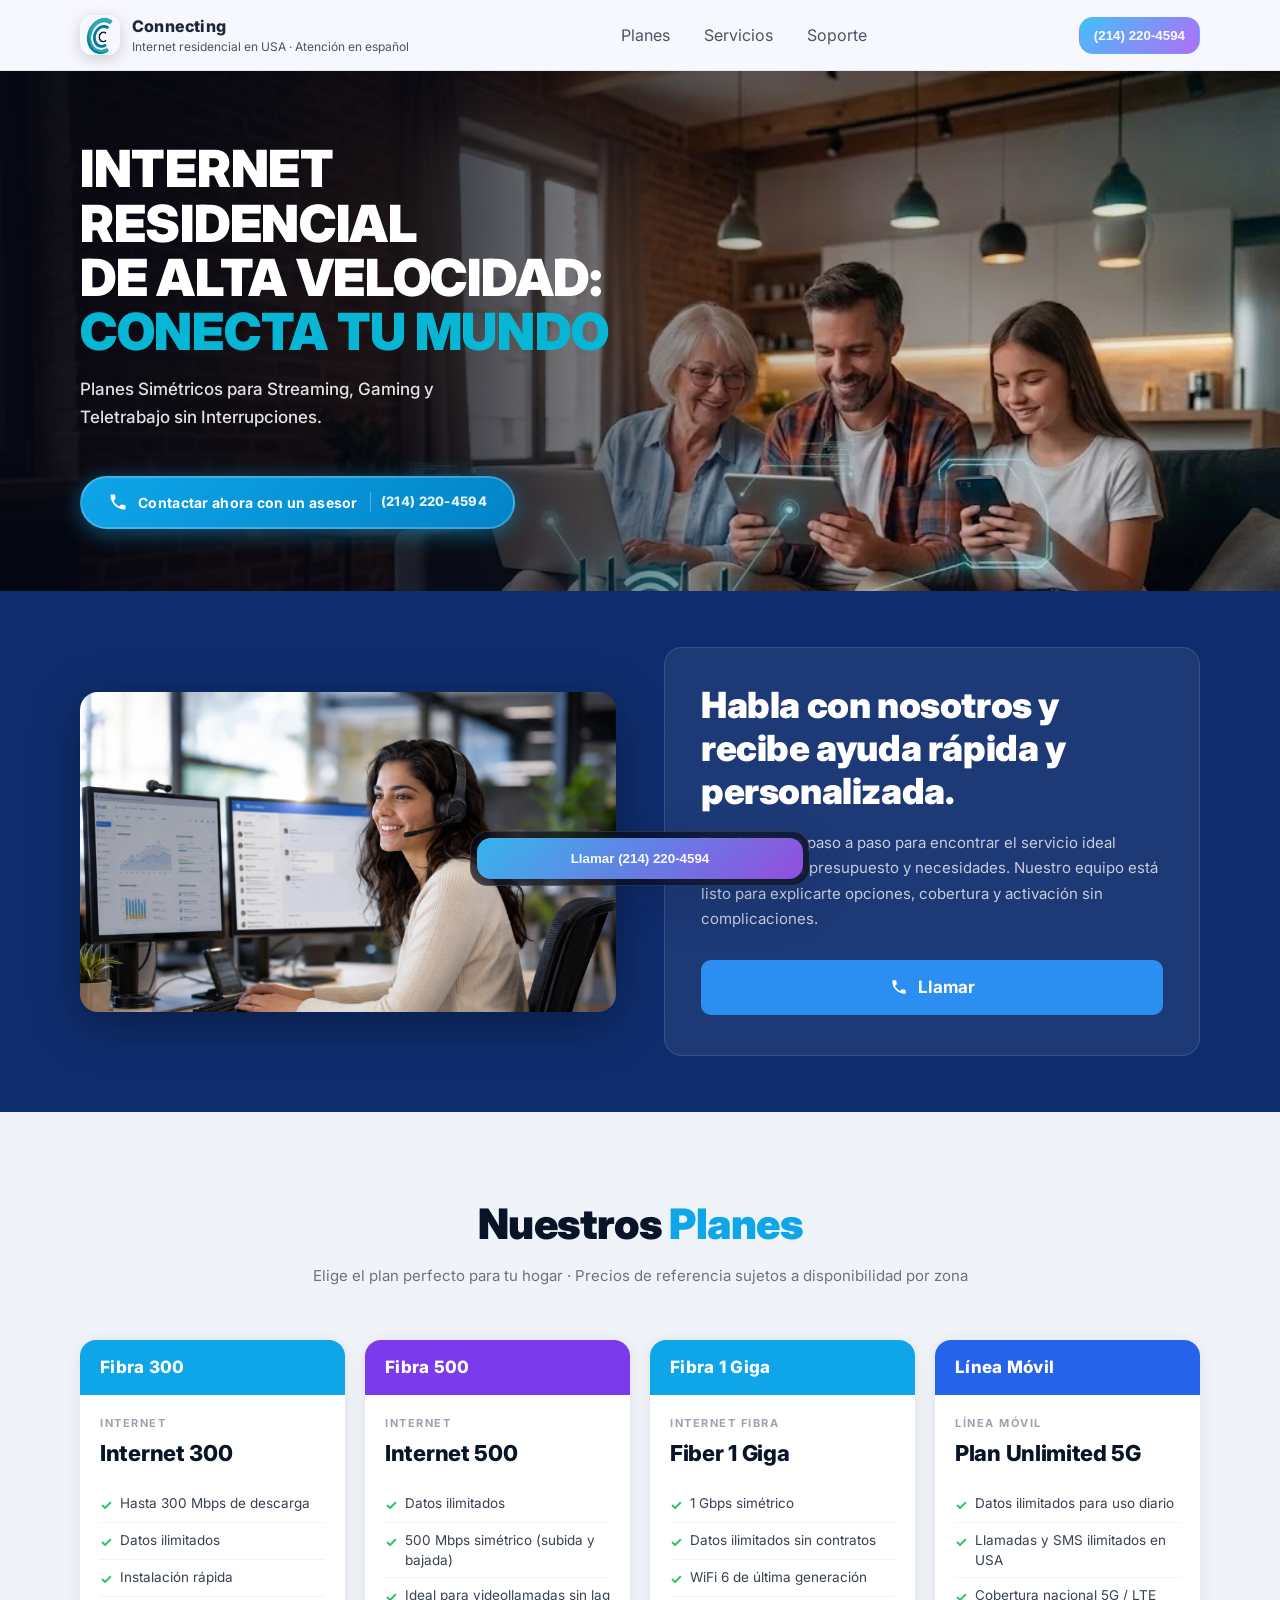
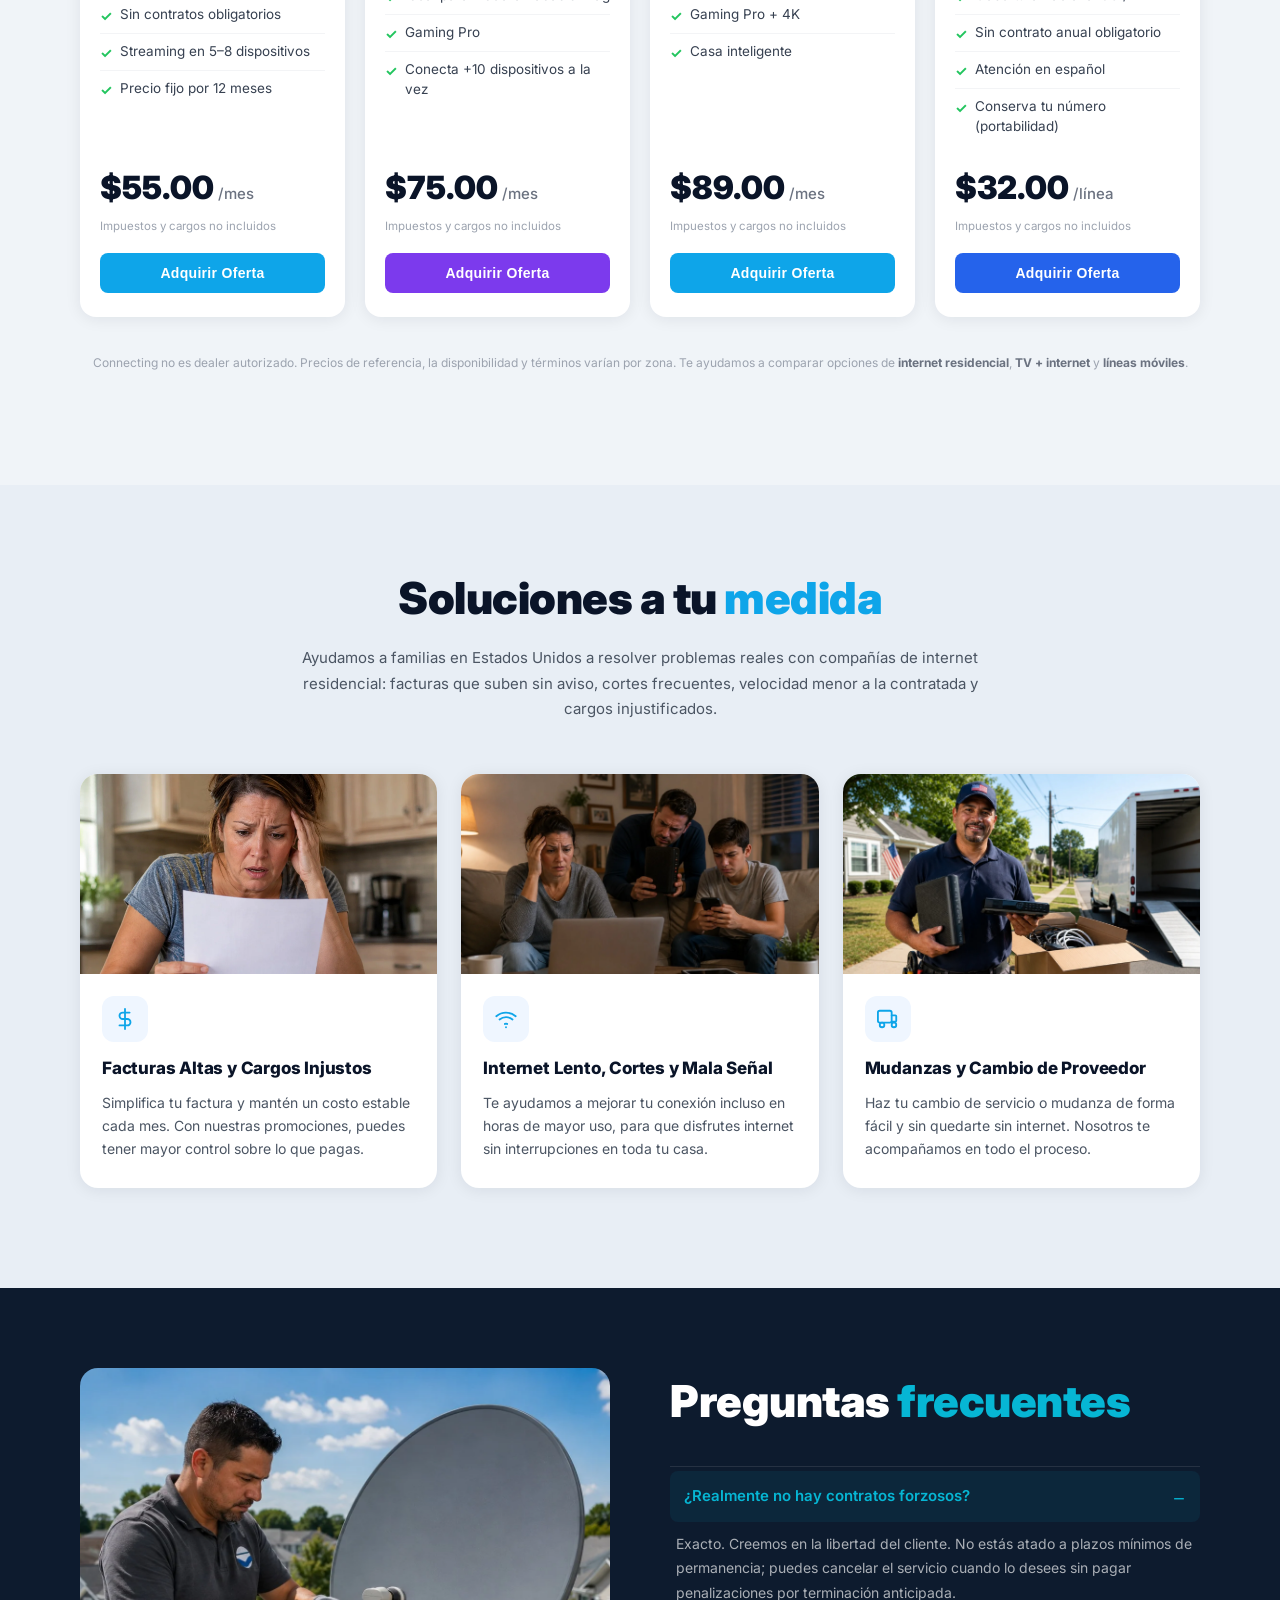
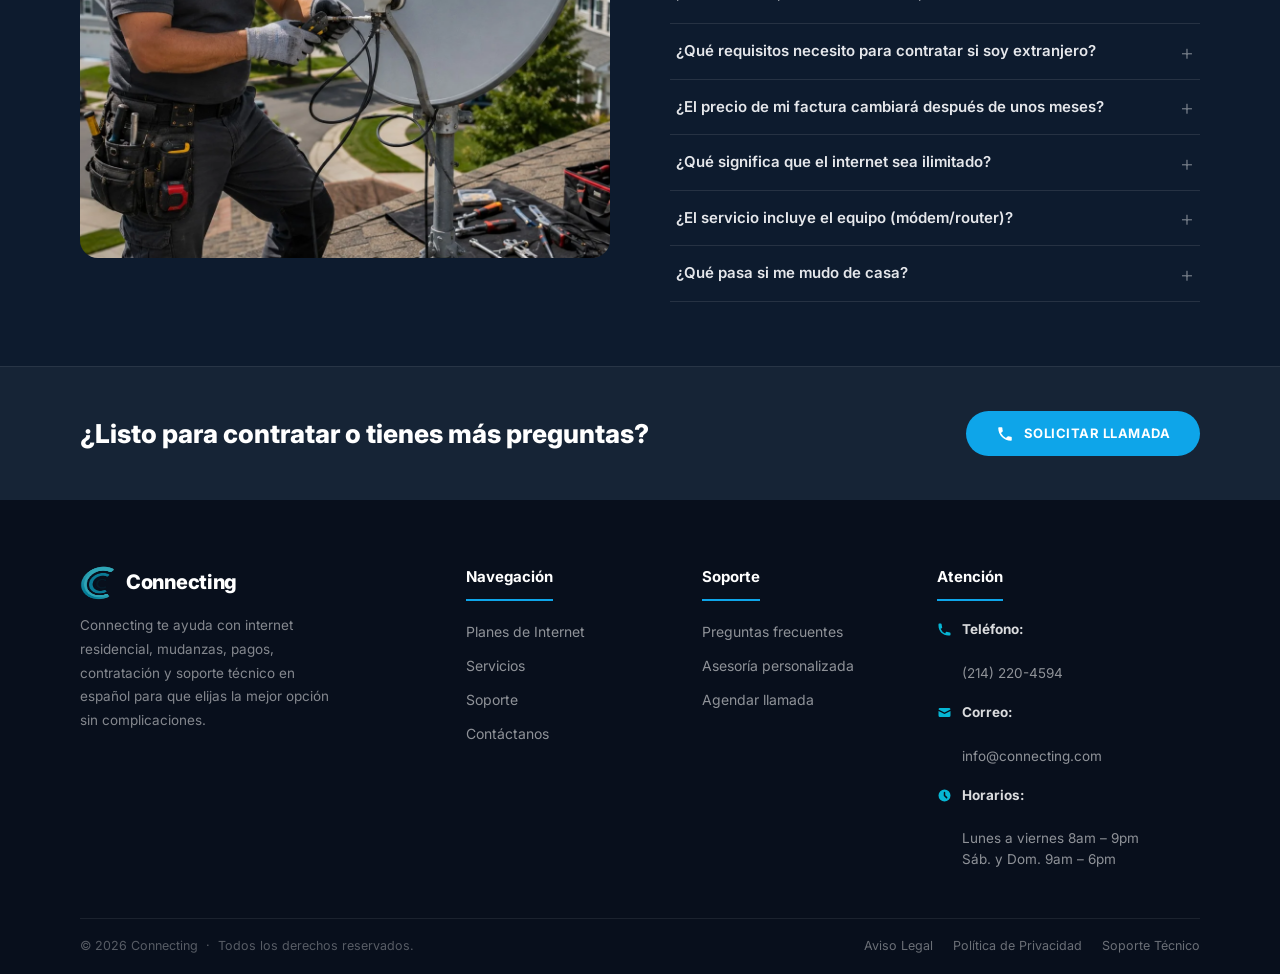
==== commit cf6327b3: "Añadir banner CTA entre Hero y Planes con imagen de asesora - Nueva sección 'Habla con nosotros' con" ====
--- a/index.html
+++ b/index.html
@@ -116,6 +116,25 @@
         </div>
       </section>
 
+      <!-- ── CTA Banner ─────────────────────────────── -->
+      <section class="cta-banner-section" aria-label="Habla con nosotros">
+        <div class="container px-4">
+          <div class="cta-banner-inner">
+            <div class="cta-banner-img-wrap">
+              <img src="./images/mujer_call_center.webp" alt="Asesora de Connecting lista para ayudarte" class="cta-banner-img">
+            </div>
+            <div class="cta-banner-text">
+              <h2>Habla con nosotros y recibe ayuda rápida y personalizada.</h2>
+              <p>Te orientamos paso a paso para encontrar el servicio ideal según tu zona, presupuesto y necesidades. Nuestro equipo está listo para explicarte opciones, cobertura y activación sin complicaciones.</p>
+              <a href="tel:+12142204594" class="cta-banner-btn">
+                <svg xmlns="http://www.w3.org/2000/svg" viewBox="0 0 24 24" fill="currentColor" width="18" height="18" aria-hidden="true"><path d="M6.62 10.79a15.05 15.05 0 006.59 6.59l2.2-2.2a1 1 0 011.01-.24c1.12.37 2.33.57 3.58.57a1 1 0 011 1V20a1 1 0 01-1 1C10.61 21 3 13.39 3 4a1 1 0 011-1h3.5a1 1 0 011 1c0 1.25.2 2.46.57 3.58a1 1 0 01-.25 1.01l-2.2 2.2z"/></svg>
+                Llamar
+              </a>
+            </div>
+          </div>
+        </div>
+      </section>
+
       <!-- ── Planes ─────────────────────────────────── -->
       <section id="planes" class="planes-section-v2">
         <div class="container px-4">
--- a/styles.css
+++ b/styles.css
@@ -1682,6 +1682,87 @@
    REDISEÑO V2
    ═══════════════════════════════════════════════════════ */
 
+/* ── CTA Banner (entre Hero y Planes) ───────────────── */
+.cta-banner-section {
+  background: #0f2d6e;
+  padding: 56px 0;
+}
+
+.cta-banner-inner {
+  display: grid;
+  grid-template-columns: 1fr 1fr;
+  gap: 48px;
+  align-items: center;
+}
+
+@media (max-width: 768px) {
+  .cta-banner-inner {
+    grid-template-columns: 1fr;
+    gap: 28px;
+  }
+  .cta-banner-img-wrap { order: -1; }
+}
+
+.cta-banner-text {
+  background: rgba(255, 255, 255, 0.06);
+  border: 1px solid rgba(255, 255, 255, 0.12);
+  border-radius: 18px;
+  padding: 36px 36px 40px;
+}
+
+.cta-banner-text h2 {
+  color: #fff;
+  font-size: clamp(24px, 3vw, 36px);
+  font-weight: 900;
+  line-height: 1.2;
+  margin: 0 0 16px;
+  letter-spacing: -0.4px;
+}
+
+.cta-banner-text p {
+  color: rgba(255, 255, 255, 0.75);
+  font-size: 15px;
+  line-height: 1.7;
+  margin: 0 0 28px;
+}
+
+.cta-banner-btn {
+  display: inline-flex;
+  align-items: center;
+  justify-content: center;
+  gap: 10px;
+  width: 100%;
+  padding: 15px 24px;
+  background: #2b8ef0;
+  color: #fff;
+  font-weight: 700;
+  font-size: 17px;
+  border-radius: 10px;
+  text-decoration: none;
+  transition: background 0.18s ease, transform 0.1s ease;
+  border: none;
+}
+
+.cta-banner-btn:hover {
+  background: #1d7de0;
+  transform: translateY(-2px);
+  text-decoration: none;
+}
+
+.cta-banner-img-wrap {
+  border-radius: 18px;
+  overflow: hidden;
+  box-shadow: 0 12px 48px rgba(0, 0, 0, 0.35);
+}
+
+.cta-banner-img {
+  width: 100%;
+  height: 320px;
+  object-fit: cover;
+  object-position: center top;
+  display: block;
+}
+
 /* ── Planes V2 (fondo claro) ─────────────────────────── */
 .planes-section-v2 {
   background: #f0f4f8;
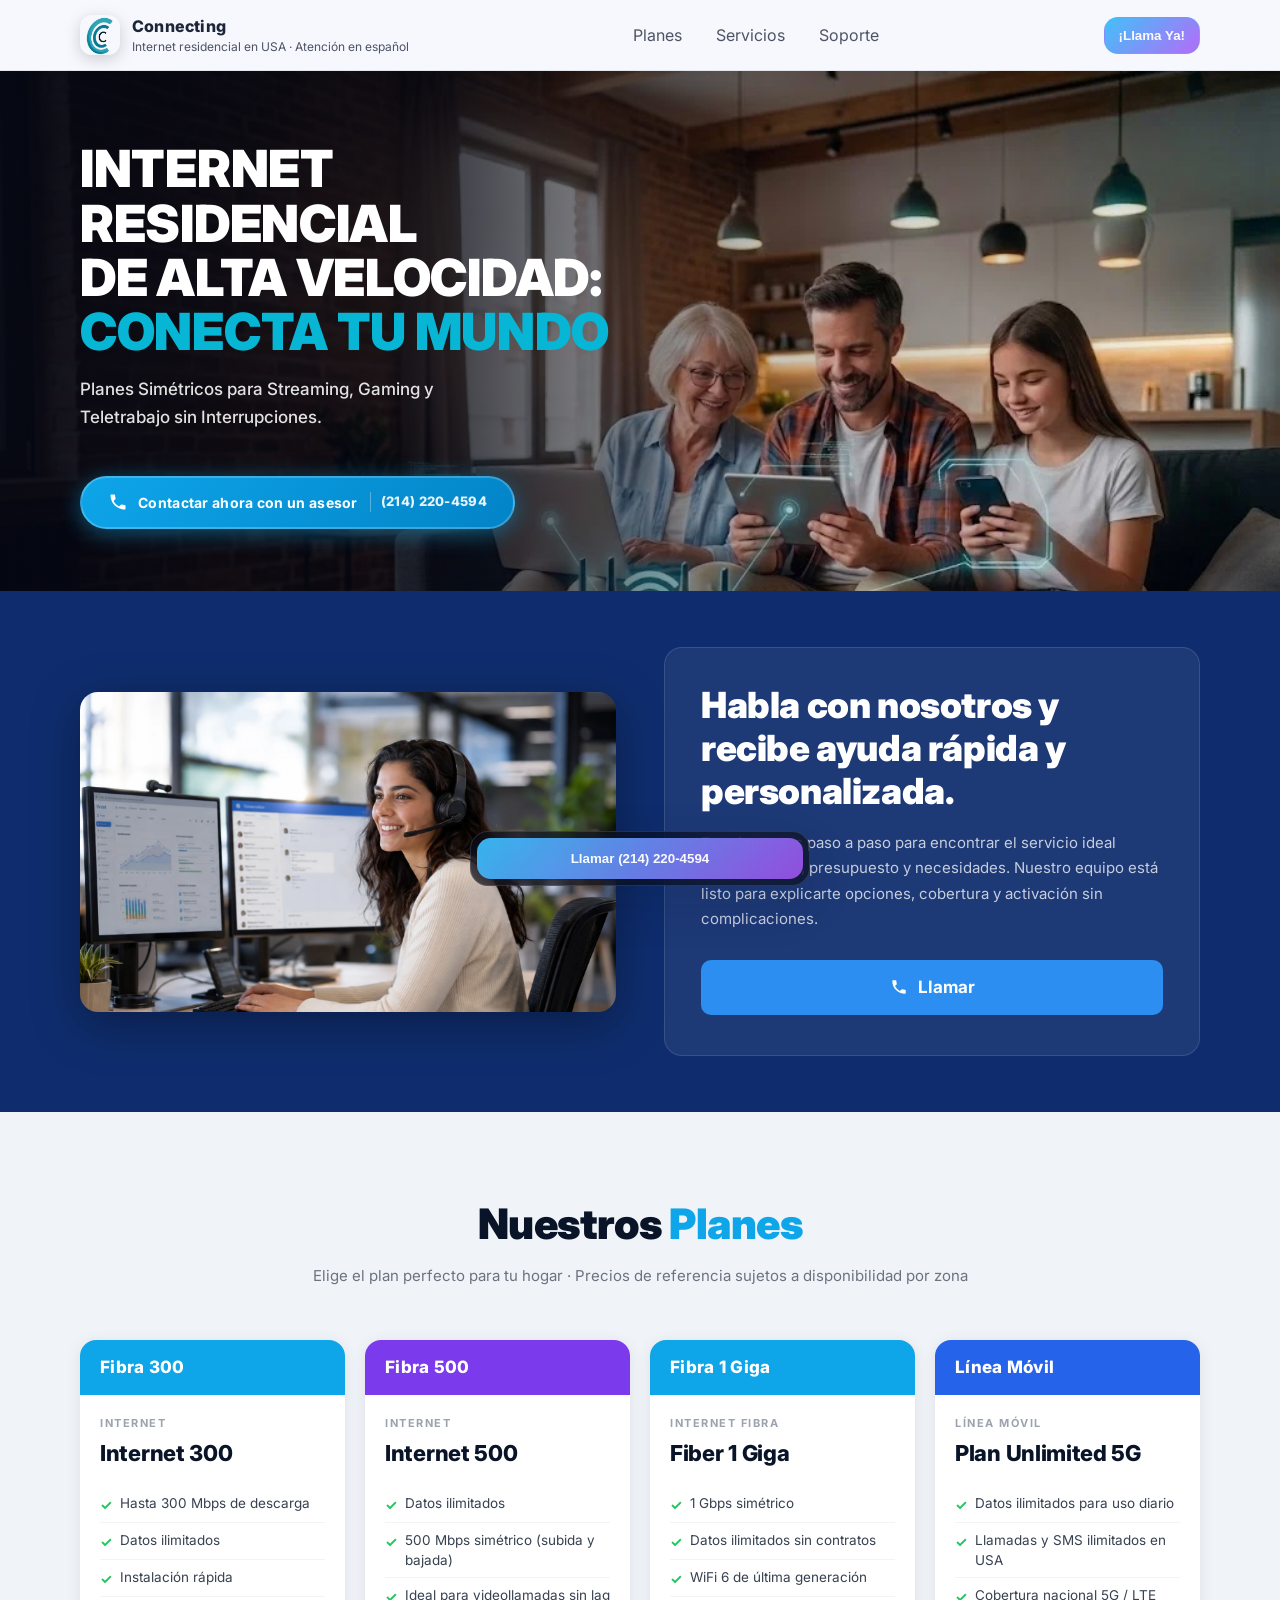
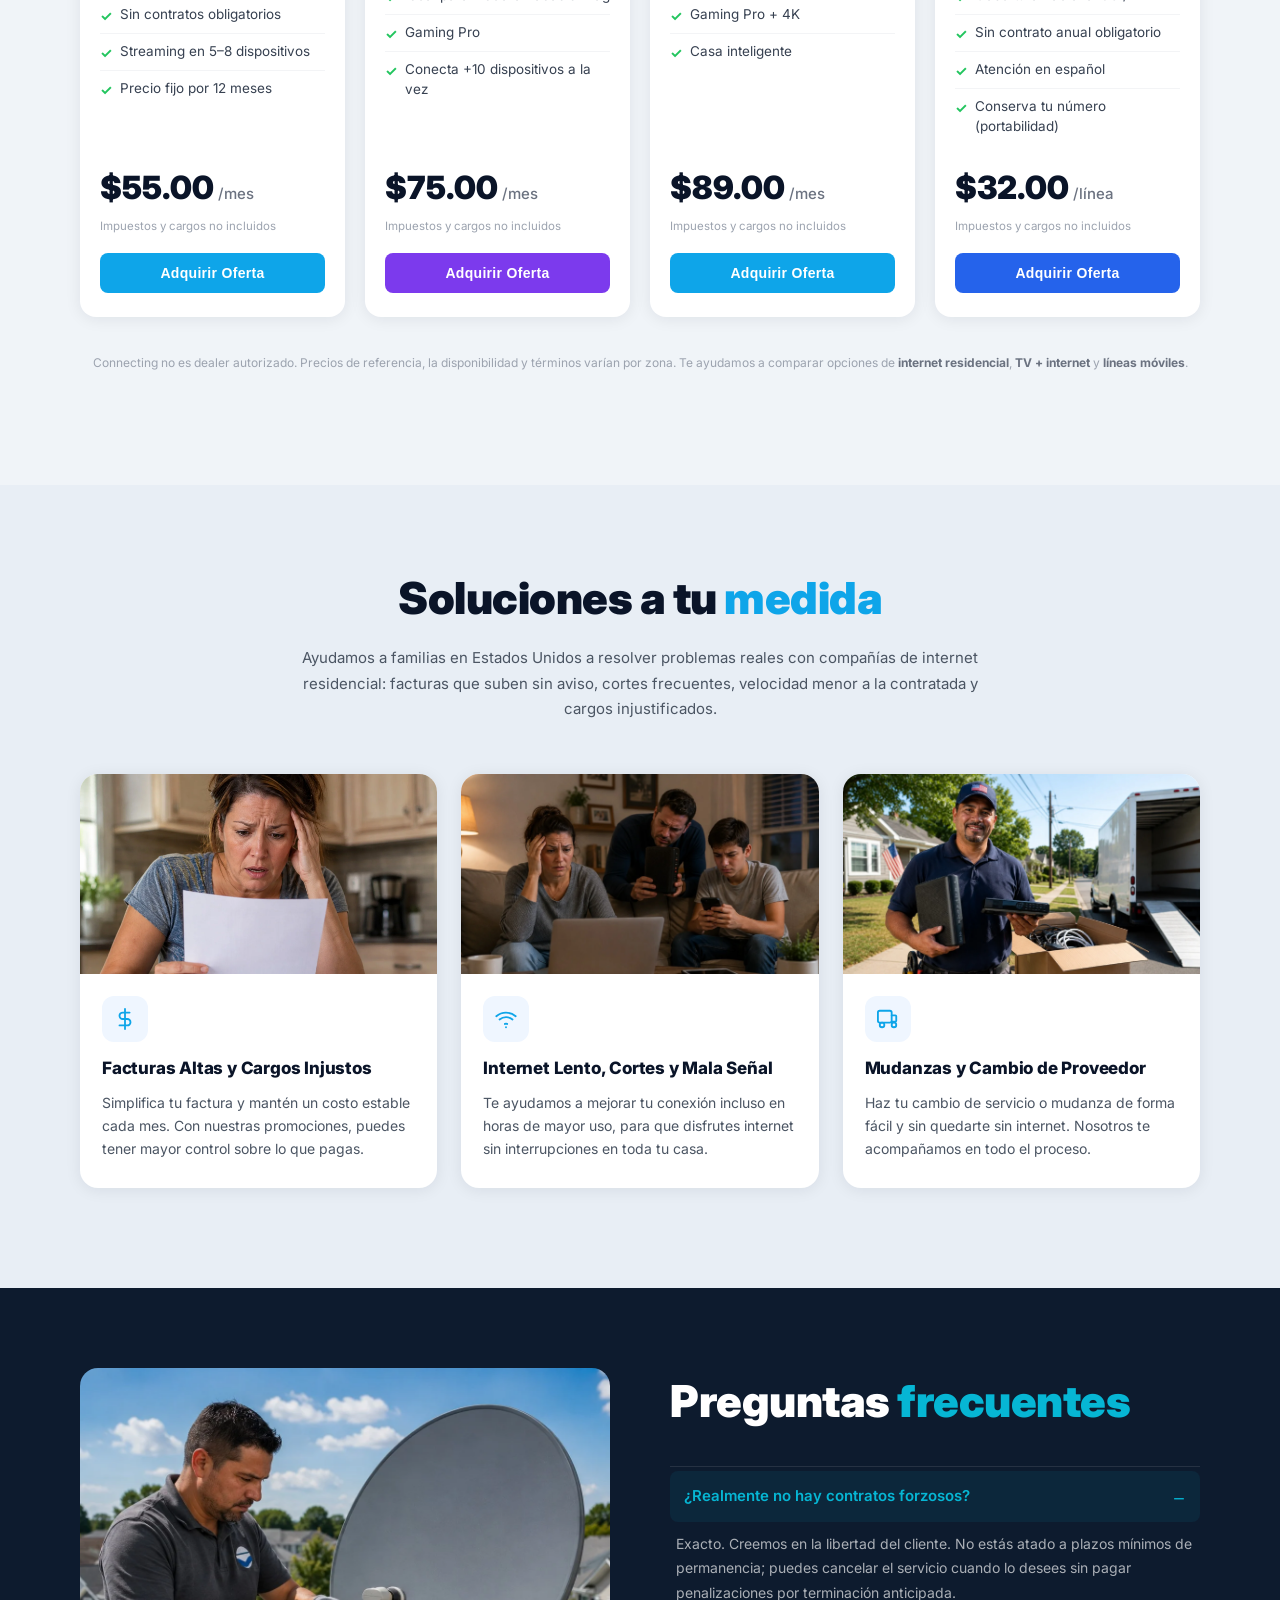
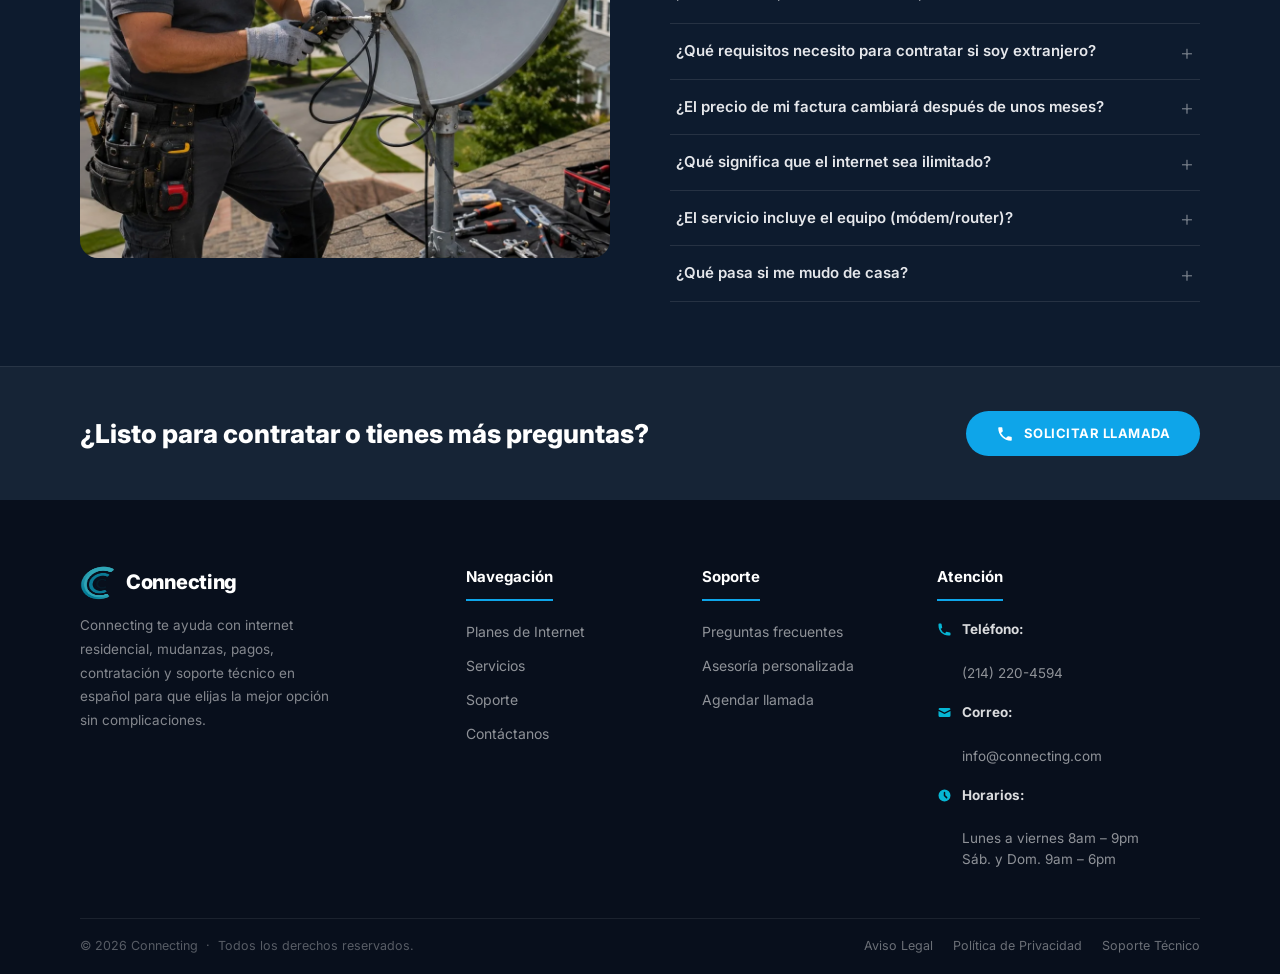
==== commit 857da2b7: "Cambiar boton header a ¡Llama Ya!" ====
--- a/index.html
+++ b/index.html
@@ -85,7 +85,7 @@
           </nav>
 
           <div class="header-cta">
-            <button class="btn btn-primary" data-action="call" type="button">(214) 220-4594</button>
+            <button class="btn btn-primary" data-action="call" type="button">¡Llama Ya!</button>
           </div>
         </div>
       </div>
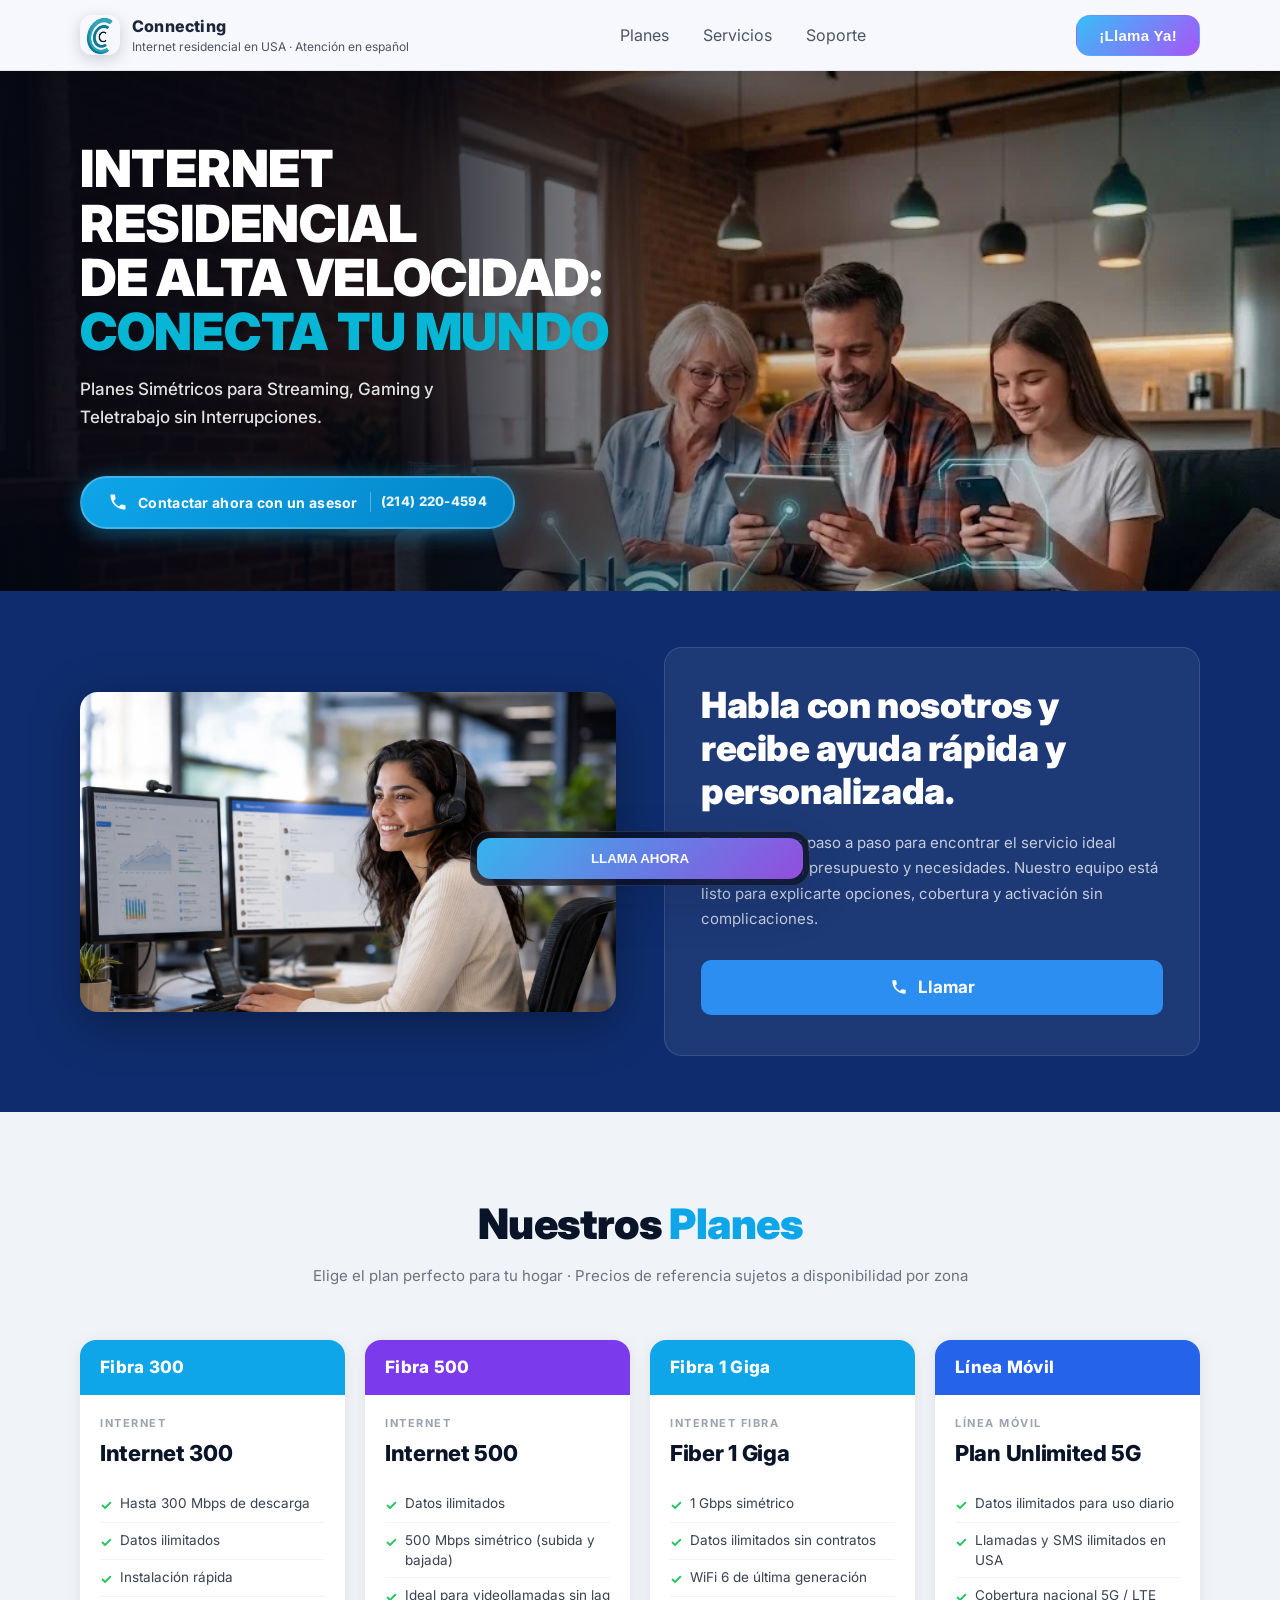
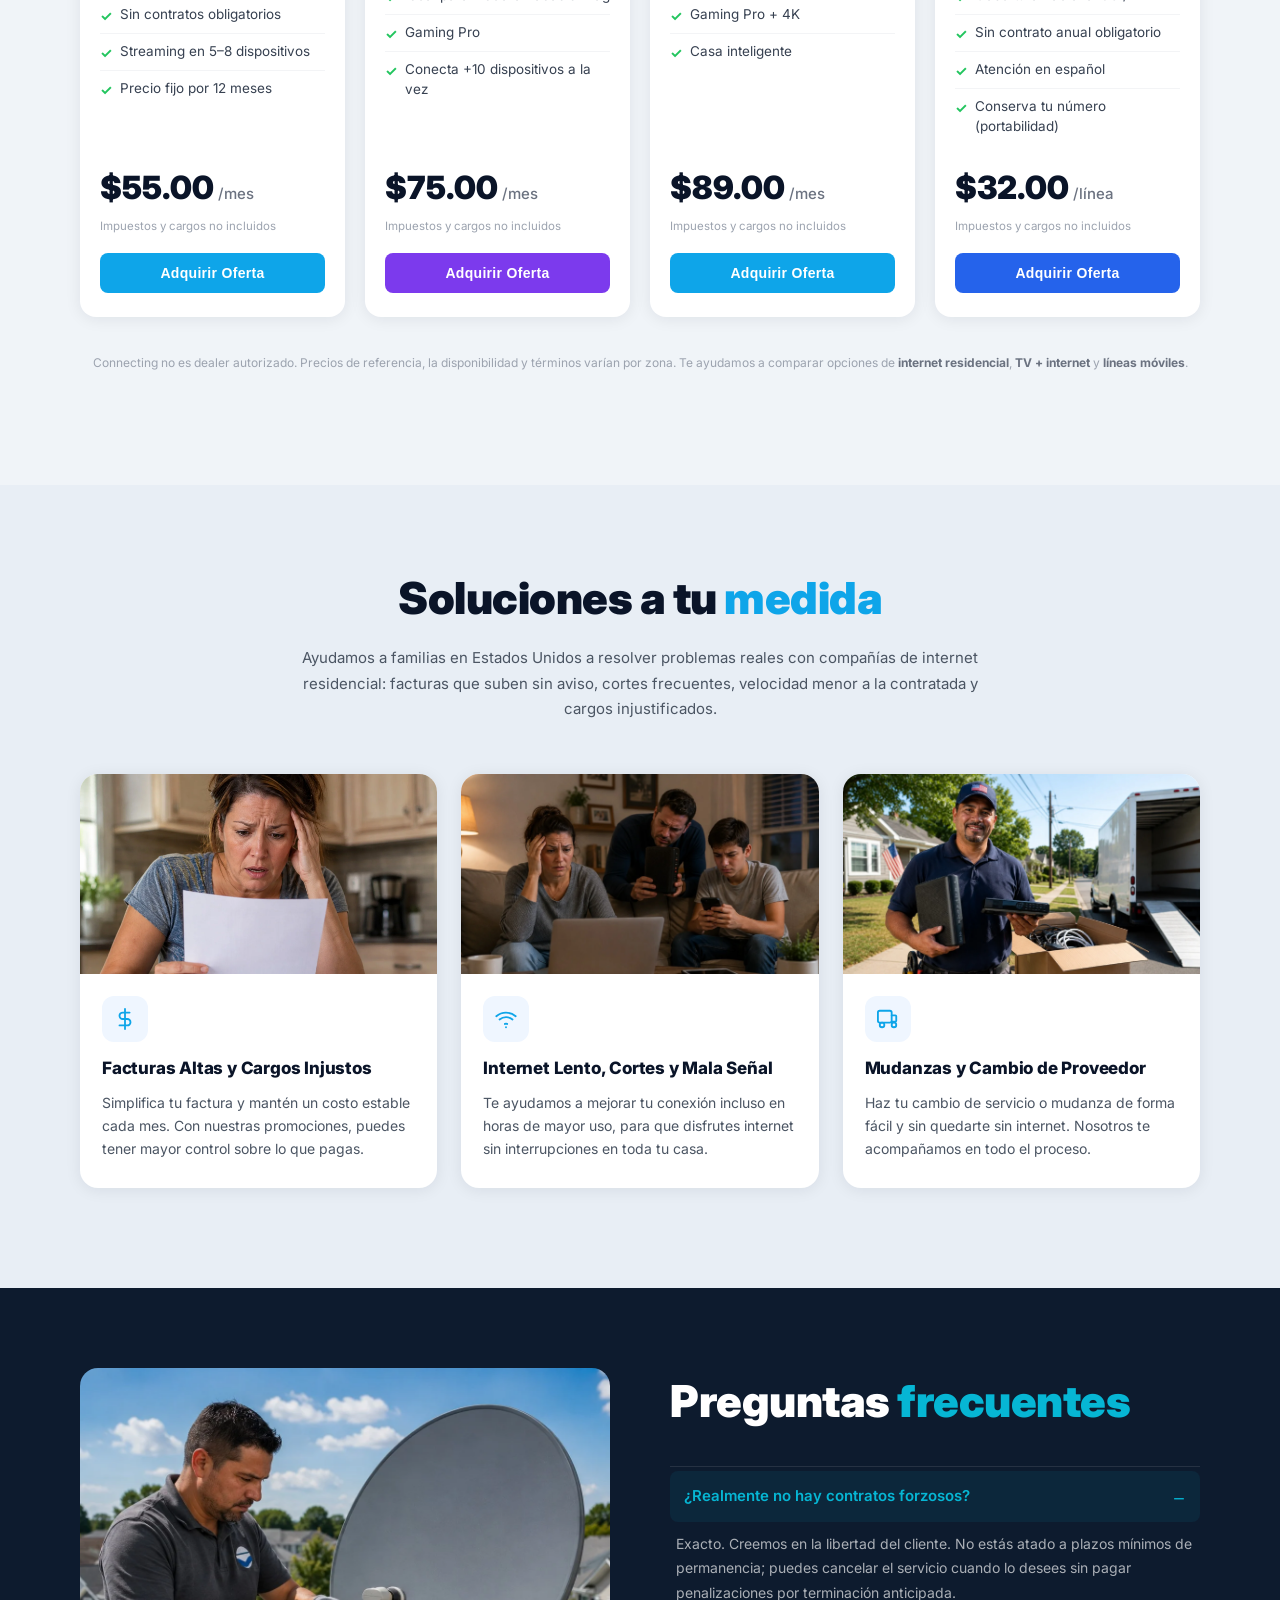
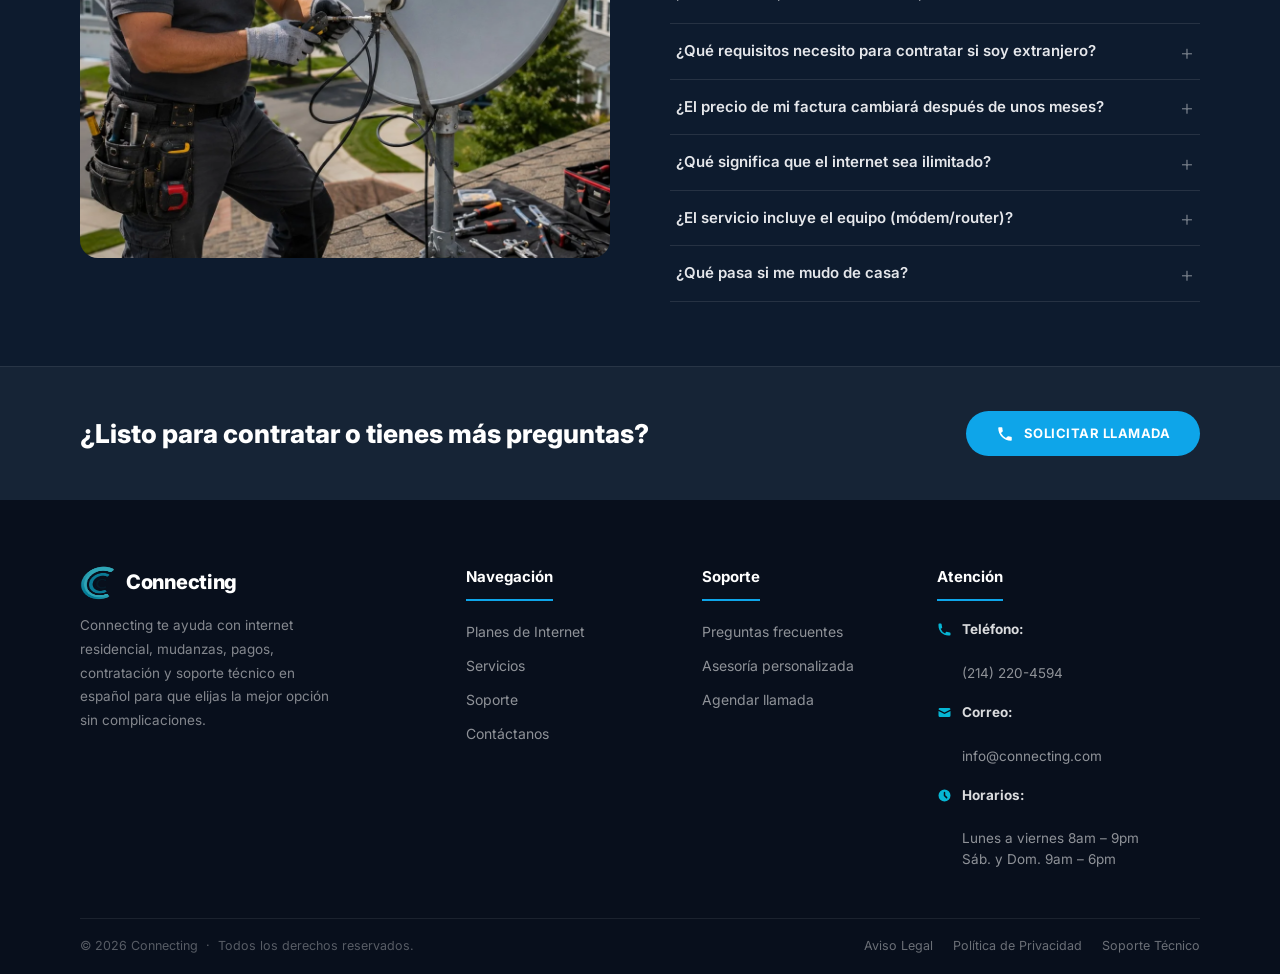
==== commit 6e908524: "Boton header con pulso/brillo, sticky sin numero" ====
--- a/index.html
+++ b/index.html
@@ -85,7 +85,7 @@
           </nav>
 
           <div class="header-cta">
-            <button class="btn btn-primary" data-action="call" type="button">¡Llama Ya!</button>
+            <button class="btn btn-primary btn-pulse" data-action="call" type="button">¡Llama Ya!</button>
           </div>
         </div>
       </div>
@@ -432,7 +432,7 @@
     </footer>
 
     <div class="sticky-cta" role="region" aria-label="Acciones rápidas">
-      <button class="sticky-btn sticky-btn-primary" data-action="call" type="button">Llamar (214) 220-4594</button>
+      <button class="sticky-btn sticky-btn-primary" data-action="call" type="button">LLAMA AHORA</button>
     </div>
 
     <script src="./app.js" defer></script>
--- a/styles.css
+++ b/styles.css
@@ -2351,3 +2351,23 @@
 }
 
 .footer-new-links a:hover { color: #06b6d4; }
+
+/* Botón header con pulso */
+@keyframes btn-glow {
+  0%, 100% { box-shadow: 0 0 0 0 rgba(56,189,248,0.55), 0 4px 18px rgba(56,189,248,0.35); }
+  50%       { box-shadow: 0 0 0 7px rgba(56,189,248,0), 0 4px 24px rgba(168,85,247,0.50); }
+}
+
+.btn-pulse {
+  background: linear-gradient(135deg, #38bdf8, #a855f7) !important;
+  border-color: transparent !important;
+  font-weight: 800;
+  font-size: 15px;
+  letter-spacing: 0.3px;
+  padding: 11px 22px;
+  animation: btn-glow 2s ease-in-out infinite;
+}
+.btn-pulse:hover {
+  transform: translateY(-2px) scale(1.04);
+  box-shadow: 0 6px 28px rgba(56,189,248,0.55) !important;
+}
